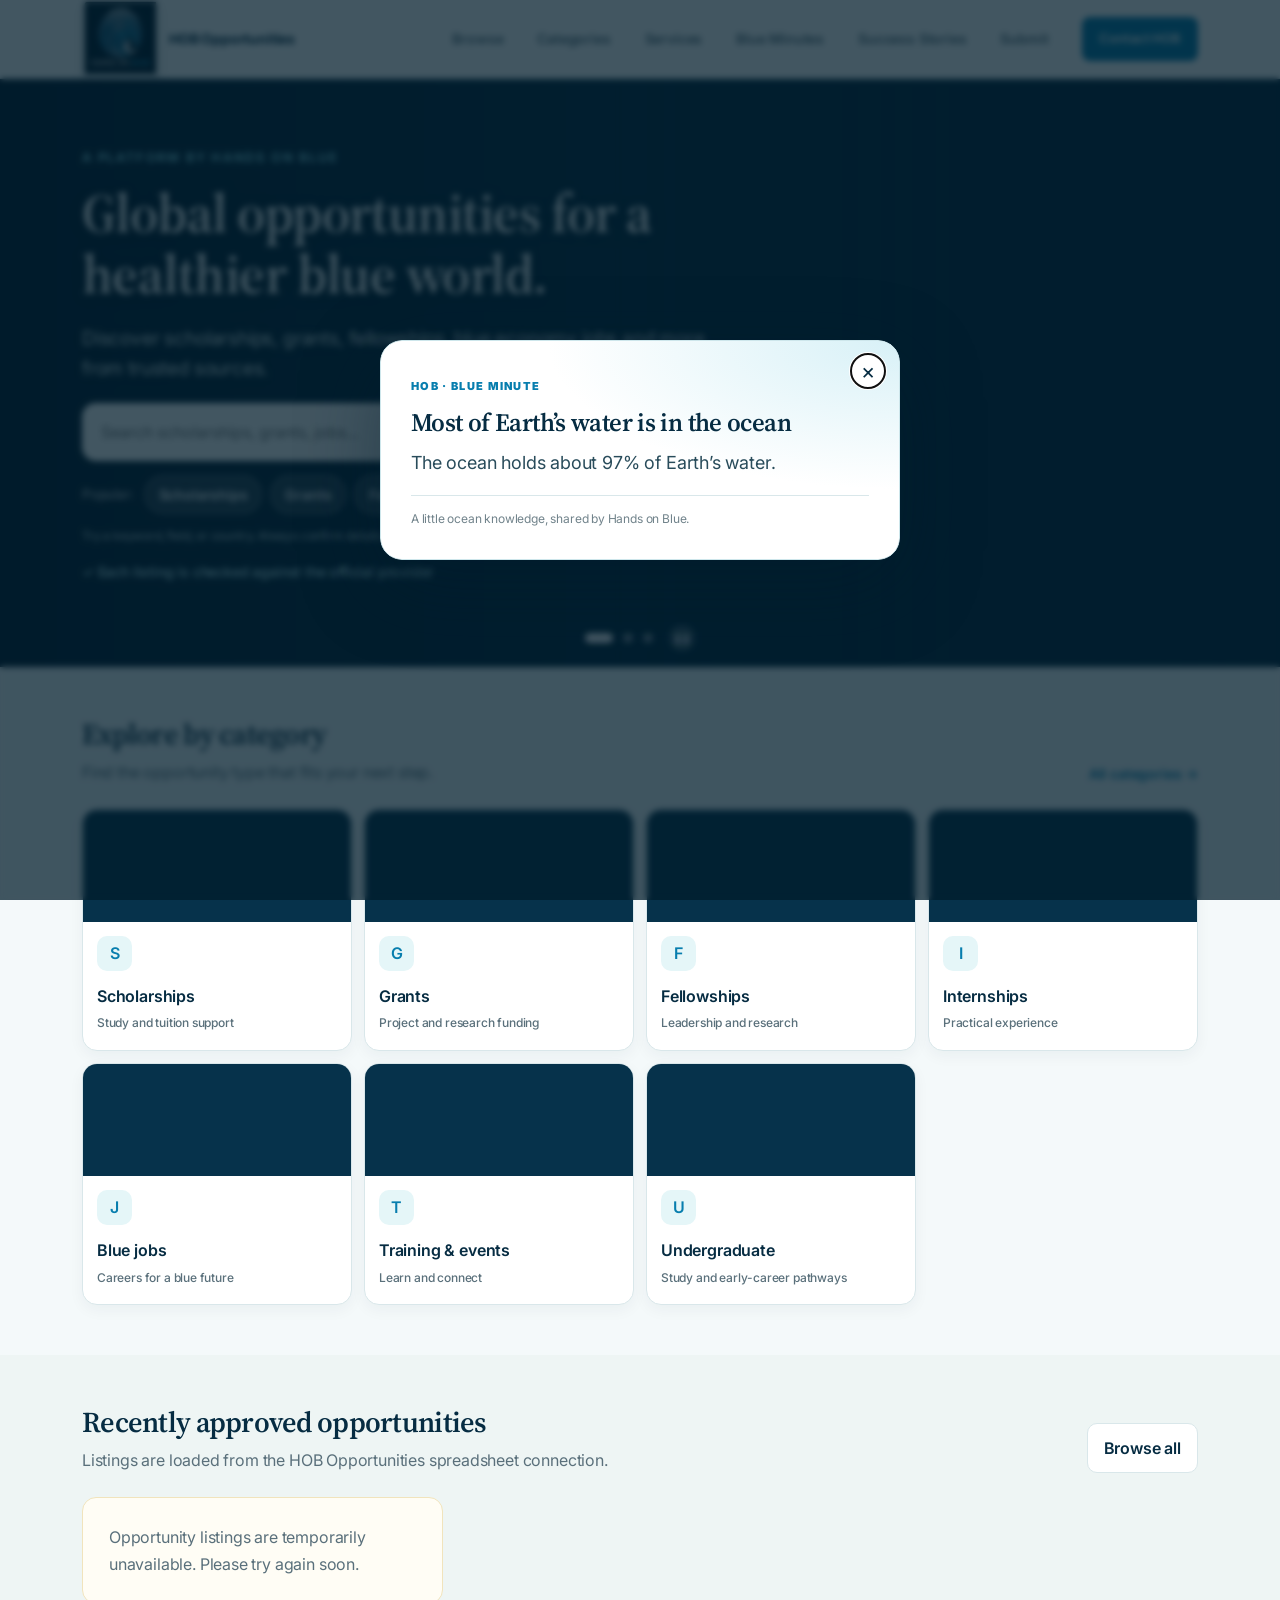
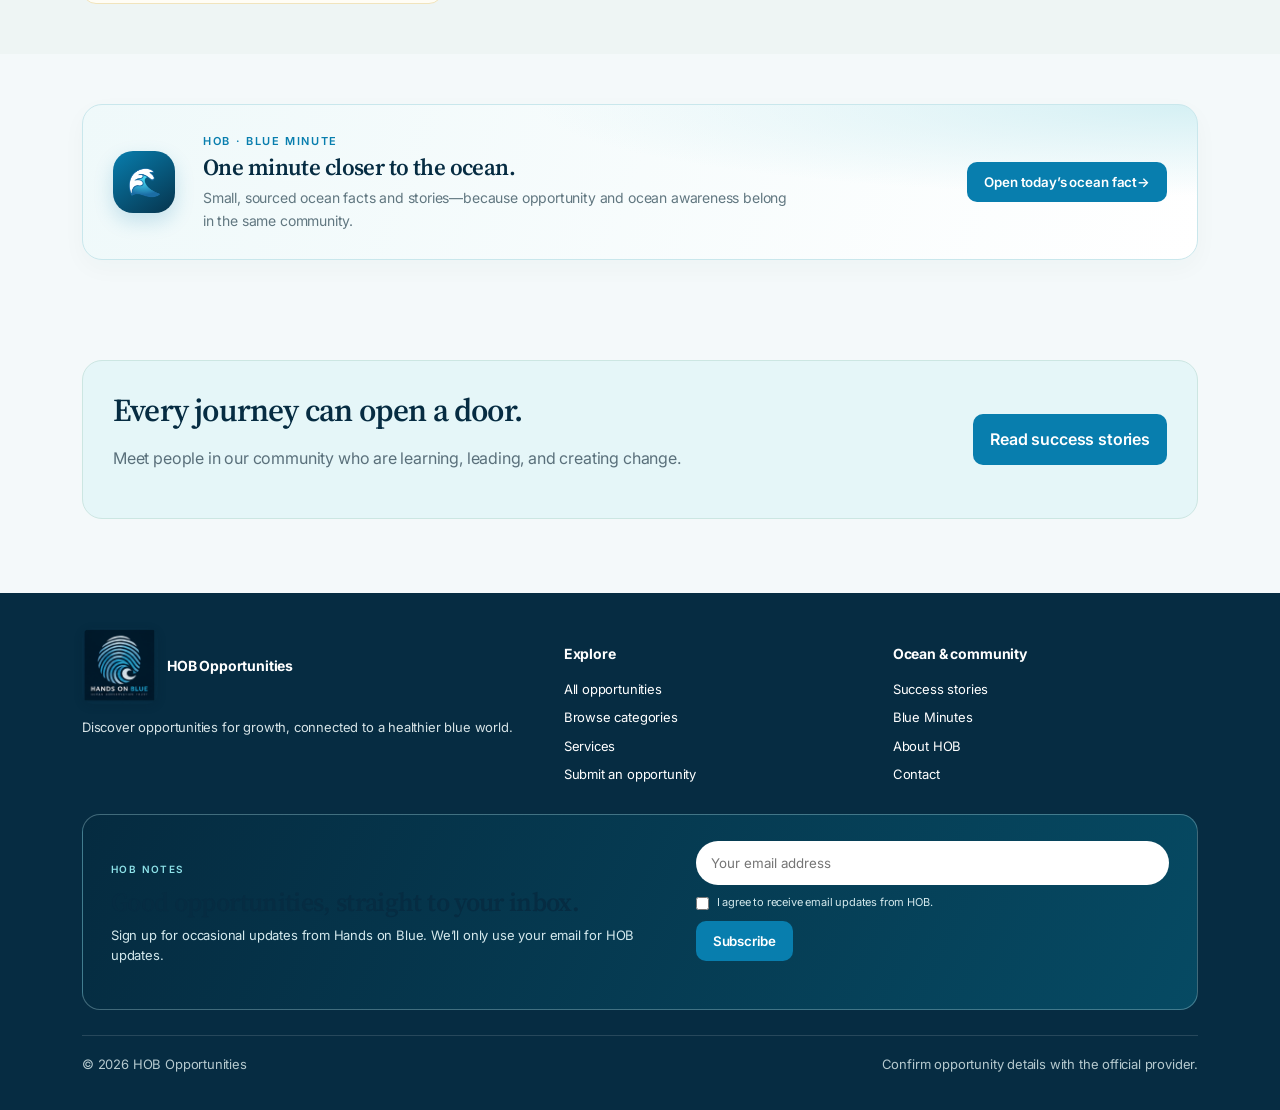
==== index.html @ c513531a "Update index.html" ====
<!doctype html>
<html lang="en">
<head>
<meta charset="utf-8">
<meta name="viewport" content="width=device-width, initial-scale=1">
<title>HOB Opportunities | Find Your Next Opportunity</title>
<meta name="description" content="Discover scholarships, grants, fellowships, internships, jobs, training and events for African and international applicants.">
<link rel="canonical" href="https://opportunities.handsonblue.org/">
<meta property="og:type" content="website">
<meta property="og:site_name" content="HOB Opportunities">
<meta property="og:title" content="HOB Opportunities | Find Your Next Opportunity">
<meta property="og:description" content="Discover scholarships, grants, fellowships, internships, jobs, training and events for African and international applicants.">
<meta name="theme-color" content="#102b3f">
<!-- Faster fonts on phones (do not block page) -->
<link rel="preconnect" href="https://fonts.googleapis.com">
<link rel="preconnect" href="https://fonts.gstatic.com" crossorigin>
<link href="https://fonts.googleapis.com/css2?family=Inter:wght@400;500;600;700&family=Source+Serif+4:opsz,wght@8..60,500;8..60,600&display=swap" rel="stylesheet">
<link rel="stylesheet" href="/assets/site.css?v=20261031-hero2">
<link rel="icon" href="/favicon.svg" type="image/svg+xml">
<link rel="stylesheet" href="/assets/launch.css?v=20261031-hero2">
</head>
<body>
<header class="site-header">
  <div class="wrap nav">
    <a class="brand" href="/">
      <img class="brand-logo" src="/assets/hob-logo-approved.png?v=20261026-a" alt="Hands on Blue">
      <span> HOB Opportunities</span>
    </a>
    <button class="menu-toggle" id="menuToggle" aria-expanded="false" aria-controls="navLinks">Menu</button>
    <nav class="nav-links" id="navLinks">
      <a href="/opportunities/">Browse opportunities</a>
      <a href="/category/">Categories</a>
      <a href="/saved/">Saved</a>
      <a href="/submit/">Submit opportunity</a>
      <a href="/about/">About</a>
      <a class="btn small" href="/contact/">Contact HOB</a>
    </nav>
  </div>
</header>
<main>
  
<section class="hero">
   <div class="wrap hero-grid">
      <div>
        <div class="eyebrow">A platform by Hands on Blue</div>
        <h1>Global opportunities for a healthier blue world.</h1>
        <p>Discover scholarships, grants, fellowships, blue economy jobs and more from trusted sources.</p>
        <form class="searchbar" id="homeSearch">
          <label class="sr-only" for="homeSearchInput">Search opportunities</label>
          <input id="homeSearchInput" type="search" placeholder="Search scholarships, grants, jobs…">
          <button class="btn" type="submit">Search</button>
        </form>
        <div class="quick-links" aria-label="Popular categories">
          <span>Popular:</span>
          <a href="/category/?name=Scholarships">Scholarships</a>
          <a href="/category/?name=Grants">Grants</a>
          <a href="/category/?name=Fellowships">Fellowships</a>
          <a href="/category/?name=Internships">Internships</a>
          <a href="/category/?name=Blue%20Jobs">Blue jobs</a>
        </div>
        <p class="hero-note">Try a keyword, field, or country. Always confirm details with the official provider.</p>
        <div class="hero-trust" id="heroTrust">✓ Each listing is checked against the official provider</div>
      </div>
    </div>
  </section>
  <section class="section">
    <div class="wrap">
      <div class="section-head">
        <div>
          <h2>Explore by category</h2>
          <p>Find the opportunity type that fits your next step.</p>
        </div>
        <a class="text-link" href="/category/">All categories →</a>
      </div>
      <div class="categories">
        <a class="category-card" href="/category/?name=Scholarships"><div class="category-icon">S</div>Scholarships<span>Study and tuition support</span></a>
        <a class="category-card" href="/category/?name=Grants"><div class="category-icon">G</div>Grants<span>Project and research funding</span></a>
        <a class="category-card" href="/category/?name=Fellowships"><div class="category-icon">F</div>Fellowships<span>Leadership and research</span></a>
        <a class="category-card" href="/category/?name=Internships"><div class="category-icon">I</div>Internships<span>Practical experience</span></a>
        <a class="category-card" href="/category/?name=Blue%20Jobs"><div class="category-icon">J</div>Blue jobs<span>Careers for a blue future</span></a>
        <a class="category-card" href="/category/?name=Training%20%26%20Events"><div class="category-icon">T</div>Training & events<span>Learn and connect</span></a>
        <a class="category-card" href="/category/?name=Undergraduate%20Opportunities"><div class="category-icon">U</div>Undergraduate<span>Study and early-career pathways</span></a>
      </div>
    </div>
  </section>
  <section class="section alt">
    <div class="wrap">
      <div class="section-head">
        <div>
          <h2>Recently approved opportunities</h2>
          <p>Listings are loaded from the HOB Opportunities spreadsheet connection.</p>
        </div>
        <a class="btn secondary" href="/opportunities/">Browse all</a>
      </div>
      <div id="featuredCards" class="cards">
        <div class="loading">Loading approved opportunities…</div>
      </div>
    </div>
  </section>
  <section class="section">
    <div class="wrap">
      <div class="blue-minute-card">
        <div class="blue-minute-orb" aria-hidden="true">🌊</div>
        <div>
          <div class="eyebrow">HOB · BLUE MINUTE</div>
          <h2>One minute closer to the ocean.</h2>
          <p>Small, sourced ocean facts and stories—because opportunity and ocean awareness belong in the same community.</p>
        </div>
        <button class="btn blue-minute-open" type="button" data-blue-minute>Open today’s ocean fact <span aria-hidden="true">→</span></button>
      </div>
    </div>
  </section>
  <section class="section">
    <div class="wrap">
      <div class="callout">
        <div>
          <h2>Every journey can open a door.</h2>
          <p>Meet people in our community who are learning, leading, and creating change.</p>
        </div>
        <a class="btn" href="/stories/">Read success stories</a>
      </div>
    </div>
  </section>
</main>
<footer class="site-footer">
  <div class="wrap">
    <div class="footer-grid">
      <div>
        <a class="brand" href="/" style="color:white">
          <img class="brand-logo" src="/assets/hob-logo-approved.png?v=20261026-a" alt="Hands on Blue">
          <span>Opportunities</span>
        </a>
        <p>Discover scholarships, grants, fellowships, internships, jobs, training and other opportunities. A platform by Hands on Blue Ocean Conservation Trust.</p>
      </div>
      <div>
        <h3>Explore</h3>
        <div class="footer-links">
          <a href="/opportunities/">All opportunities</a>
          <a href="/category/">Browse categories</a>
          <a href="/saved/">Saved opportunities</a>
          <a href="/submit/">Submit an opportunity</a>
        </div>
      </div>
      <div>
        <h3>Information</h3>
        <div class="footer-links">
          <a href="/about/">About HOB Opportunities</a>
          <a href="/contact/">Contact</a>
          <a href="/privacy/">Privacy notice</a>
          <a href="/admin/">Publishing & administration</a>
          <a href="https://handsonblue.org" target="_blank" rel="noopener">Hands on Blue ↗</a>
        </div>
      </div>
    </div>
    <div class="copyright">
      <span>© <span id="year"></span> HOB Opportunities</span>
      <span>Always confirm eligibility and deadlines with the official provider.</span>
    </div>
  </div>
</footer>
<script src="/assets/config.js?v=20261031-hero2"></script>
<script src="/assets/site.js?v=20261031-hero2" defer></script>
</body>
</html>
---- assets/site.css ----
/* @import url('https://fonts.googleapis.com/css2?family=Inter:wght@400;500;600;700&family=Source+Serif+4:opsz,wght@8..60,500;8..60,600;8..60,700&display=swap'); */

:root{--navy:#102b3f;--teal:#087e8b;--mint:#e8f5f3;--ink:#1c2933;--muted:#63727c;--paper:#f7faf9;--line:#dce7e5;--white:#fff}*{box-sizing:border-box}body{margin:0;font-family:Inter,system-ui,-apple-system,"Segoe UI",sans-serif;color:var(--ink);background:var(--paper);line-height:1.6}a{color:inherit}.wrap{max-width:1160px;margin:auto;padding:0 22px}.site-header{background:#ffffffed;border-bottom:1px solid var(--line);position:sticky;top:0;z-index:20}.nav{min-height:76px;display:flex;align-items:center;justify-content:space-between;gap:20px}.brand{display:flex;align-items:center;gap:11px;text-decoration:none;font-weight:850;color:var(--navy)}.mark{width:42px;height:42px;border-radius:13px;background:linear-gradient(135deg,var(--teal),var(--navy));color:white;display:grid;place-items:center;font-size:12px;font-weight:900}.nav-links{display:flex;gap:18px;align-items:center;font-size:14px;color:var(--muted)}.nav-links a{text-decoration:none}.menu-toggle{display:none}.btn{display:inline-flex;align-items:center;justify-content:center;border:1px solid transparent;border-radius:10px;padding:11px 16px;background:var(--teal);color:white;text-decoration:none;font-weight:750;cursor:pointer}.btn.secondary{background:white;border-color:var(--line);color:var(--navy)}.btn.small{padding:8px 12px;font-size:13px}.hero{background:radial-gradient(ellipse at 85% 15%,#1d7180 0,transparent 35%),linear-gradient(120deg,#102b3f,#145b69);color:white;padding:72px 0 60px}.hero-grid{display:grid;grid-template-columns:1.3fr .7fr;gap:45px;align-items:center}.eyebrow{text-transform:uppercase;letter-spacing:.15em;font-size:11px;font-weight:850;color:#a9e2dc}.hero h1{font-size:clamp(38px,5vw,62px);line-height:1.06;letter-spacing:-.055em;margin:15px 0}.hero p{font-size:18px;max-width:650px;color:#e0eeef}.hero-visual{border:1px solid #ffffff2b;border-radius:26px;padding:24px;background:#ffffff0d}.visual-orb{height:210px;border-radius:20px;background:radial-gradient(circle at 55% 45%,#6ed4c4 0 4%,transparent 5%),radial-gradient(ellipse at 55% 50%,#168a94 0 18%,transparent 19%),radial-gradient(ellipse at 48% 52%,#205a75 0 36%,transparent 37%),linear-gradient(135deg,#0b263b,#0d4c61)}.visual-stats{display:grid;grid-template-columns:repeat(2,1fr);gap:12px;margin-top:14px}.visual-stats div{padding:12px;background:#ffffff0d;border-radius:12px}.visual-stats strong{display:block;color:#a9e2dc}.visual-stats span{font-size:12px;color:#d0e2e4}.searchbar{display:flex;gap:8px;max-width:760px;background:white;padding:7px;border-radius:14px}.searchbar input{flex:1;min-width:0;border:0;padding:12px;font-size:15px}.hero-note{font-size:12px!important;color:#c7dcdf!important}.section{padding:50px 0}.section.alt{background:#eef5f4}.section-head{display:flex;justify-content:space-between;align-items:end;gap:20px;margin-bottom:24px}h2{font-size:clamp(24px,3vw,32px);line-height:1.2;letter-spacing:-.04em;margin:0;color:var(--navy)}.section-head p{margin:7px 0 0;color:var(--muted)}.categories{display:grid;grid-template-columns:repeat(6,1fr);gap:12px}.category-card{display:block;background:white;border:1px solid var(--line);border-radius:15px;padding:17px 14px;text-decoration:none;color:var(--navy);font-weight:800}.category-card:hover{border-color:#8dc9c6}.category-icon{width:35px;height:35px;border-radius:10px;background:var(--mint);display:grid;place-items:center;color:var(--teal);margin-bottom:12px}.category-card span{display:block;font-size:12px;color:var(--muted);font-weight:500;margin-top:4px}.cards{display:grid;grid-template-columns:repeat(3,minmax(0,1fr));gap:16px}.op-card{background:white;border:1px solid var(--line);border-radius:17px;padding:22px;display:flex;flex-direction:column;min-height:240px}.tag{font-size:10px;font-weight:850;text-transform:uppercase;letter-spacing:.09em;color:var(--teal);background:var(--mint);padding:5px 9px;border-radius:6px;align-self:flex-start}.op-card h3{margin:13px 0 8px;font-size:19px;line-height:1.3;color:var(--navy)}.op-card h3 a{text-decoration:none}.op-card p{font-size:14px;color:var(--muted);margin:0 0 16px}.meta{font-size:12px;color:var(--muted);margin-top:auto;padding-top:13px;border-top:1px solid var(--line);display:flex;justify-content:space-between;gap:10px;flex-wrap:wrap}.card-actions{display:flex;align-items:center;justify-content:space-between;gap:8px;margin-top:14px}.text-link{color:var(--teal);font-weight:750;text-decoration:none;font-size:14px}.save-btn{border:1px solid var(--line);background:white;color:var(--navy);border-radius:9px;padding:7px 10px;cursor:pointer}.save-btn.saved{background:var(--mint);color:var(--teal)}.empty,.notice{background:white;padding:26px;border:1px dashed var(--line);border-radius:14px;color:var(--muted)}.notice{border-style:solid;background:#fffdf5;border-color:#f1e4bc}.filters{display:grid;grid-template-columns:2fr repeat(3,1fr);gap:10px;margin-bottom:22px}.field{display:flex;flex-direction:column;gap:6px}.field label{font-size:13px;font-weight:750;color:var(--navy)}.field input,.field select,.field textarea{width:100%;border:1px solid var(--line);border-radius:10px;background:white;padding:11px 12px;color:var(--ink)}.field textarea{min-height:120px}.callout{background:var(--mint);border:1px solid #cce6e2;border-radius:20px;padding:30px;display:flex;justify-content:space-between;align-items:center;gap:24px}.callout p{color:var(--muted)}.page-hero{background:linear-gradient(120deg,#102b3f,#145b69);color:white;padding:48px 0}.page-hero h1{font-size:clamp(32px,4vw,46px);line-height:1.1;margin:9px 0}.page-hero p{color:#dcebed;max-width:760px}.breadcrumbs{font-size:12px;color:#b5d9d8;margin-bottom:12px}.breadcrumbs a{color:white}.content{max-width:850px}.content h2{margin:28px 0 10px}.content p,.content li{color:#475a63}.detail-layout{display:grid;grid-template-columns:minmax(0,1fr) 290px;gap:28px;align-items:start}.detail-main,.detail-side,.form-card{background:white;border:1px solid var(--line);border-radius:17px;padding:25px}.detail-side{position:sticky;top:100px}.detail-side .btn{width:100%;margin-top:12px}.detail-row{padding:14px 0;border-bottom:1px solid var(--line)}.detail-row strong{display:block;color:var(--navy);font-size:13px}.detail-row span{font-size:14px;color:var(--muted);white-space:pre-line}.form-card{max-width:760px}.form-grid{display:grid;grid-template-columns:1fr 1fr;gap:16px}.form-grid .full{grid-column:1/-1}.checkbox-line{display:flex;gap:9px;font-size:13px;color:var(--muted)}.site-footer{background:var(--navy);color:#d6e3e6;padding:35px 0;margin-top:24px;font-size:13px}.footer-grid{display:grid;grid-template-columns:1.5fr 1fr 1fr;gap:24px}.site-footer h3{color:white;font-size:14px}.site-footer a{color:white;text-decoration:none}.footer-links{display:grid;gap:7px}.copyright{border-top:1px solid #ffffff22;padding-top:18px;margin-top:25px;display:flex;justify-content:space-between;gap:10px;flex-wrap:wrap;color:#b5c9ce}.muted{color:var(--muted)}.loading{color:var(--muted);padding:20px}.results-count{font-size:13px;color:var(--muted);margin-bottom:12px}.admin-warning{border-left:4px solid #e9b44c;padding:14px 18px;background:#fffaf0;color:#69562a;border-radius:0 10px 10px 0}.sr-only{position:absolute;width:1px;height:1px;padding:0;margin:-1px;overflow:hidden;clip:rect(0,0,0,0);white-space:nowrap;border:0}@media(max-width:900px){.hero-grid{grid-template-columns:1fr}.hero-visual{display:none}.categories{grid-template-columns:repeat(3,1fr)}.cards{grid-template-columns:repeat(2,minmax(0,1fr))}.detail-layout{grid-template-columns:1fr}.detail-side{position:static}.filters{grid-template-columns:1fr 1fr}.footer-grid{grid-template-columns:1fr 1fr}}@media(max-width:620px){.nav{min-height:66px}.menu-toggle{display:block;border:1px solid var(--line);background:white;border-radius:9px;padding:8px}.nav-links{display:none;position:absolute;top:66px;left:0;right:0;background:white;padding:18px 22px;border-bottom:1px solid var(--line);flex-direction:column;align-items:stretch}.nav-links.open{display:flex}.hero{padding:48px 0}.hero p{font-size:16px}.searchbar{flex-direction:column}.cards{grid-template-columns:1fr}.categories{grid-template-columns:repeat(2,1fr)}.section{padding:38px 0}.section-head{align-items:flex-start;flex-direction:column}.filters{grid-template-columns:1fr}.callout{align-items:flex-start;flex-direction:column}.form-grid{grid-template-columns:1fr}.form-grid .full{grid-column:auto}.footer-grid{grid-template-columns:1fr}.detail-main,.detail-side,.form-card{padding:19px}}

/* Hands on Blue wordmark */
.brand-logo{display:block;width:150px;max-width:38vw;height:auto;border-radius:8px;flex:0 0 auto}.brand{gap:12px}.site-footer .brand-logo{width:138px}@media(max-width:760px){.brand-logo{width:118px}.brand{gap:8px}}

/* Approved Hands on Blue brand-kit logo and palette alignment */
:root{--hob-navy:#001b2b;--hob-deep:#002b42;--hob-blue:#087eae;--hob-cyan:#16b6d4;--hob-ice:#d8f1f7}
.brand-logo{display:block;width:150px;max-width:38vw;height:auto;object-fit:contain;border-radius:0;background:transparent;flex:0 0 auto}
@media(max-width:760px){.brand-logo{width:118px}}

/* Launch design: compact Hands On Blue branding and the quest-like opportunity detail. */
:root{--navy:#062c42;--teal:#087eae;--mint:#e5f6f8;--ink:#142d3a;--muted:#5a707b;--paper:#f4f9fa;--line:#d9e7ea}
.nav{min-height:68px}.brand{gap:9px}.brand-logo{width:86px;max-width:26vw}.site-footer .brand-logo{width:82px}.brand>span{font-size:15px;white-space:nowrap}
.nav-links{gap:15px}.blue-minute-nav{border:1px solid #c9e5ec;background:#eef9fb;color:#075777;border-radius:999px;padding:8px 13px;font:inherit;font-size:13px;font-weight:700;cursor:pointer}.blue-minute-nav:hover,.blue-minute-nav:focus-visible{background:#d8f1f7;outline:2px solid #16b6d4;outline-offset:2px}
.detail-shell{max-width:1120px;margin:0 auto}.detail-breadcrumb{display:flex;gap:9px;color:#6b818b;font-size:13px;margin:0 0 16px}.detail-breadcrumb a{color:#087eae;text-decoration:none;font-weight:700}
.detail-hero{position:relative;display:grid;grid-template-columns:minmax(0,1fr) minmax(190px,300px);gap:26px;align-items:center;overflow:hidden;min-height:250px;padding:34px 38px;color:white;background:radial-gradient(ellipse at 80% 15%,#167c92 0,transparent 42%),linear-gradient(120deg,#062b42,#07516a);border-radius:22px;box-shadow:0 16px 38px #052d421c}
.detail-hero:not(.has-image){grid-template-columns:minmax(0,1fr)}.detail-hero-copy{position:relative;z-index:1;max-width:740px}.detail-hero .tag{background:#d8f1f7;color:#075777}.detail-hero h1{max-width:780px;margin:14px 0 8px;font-size:clamp(30px,4vw,46px);line-height:1.08;letter-spacing:-.04em}.provider{font-weight:700;color:#d5edf1;margin:0 0 10px}.detail-summary{max-width:720px;color:#e3f1f3;font-size:16px;line-height:1.65;margin:12px 0 18px}.detail-chips{display:flex;gap:10px;flex-wrap:wrap}.detail-chips span{display:inline-flex;align-items:center;gap:7px;padding:7px 11px;border:1px solid #ffffff35;background:#ffffff12;border-radius:999px;color:#effbfc;font-size:12px;font-weight:700}.detail-image-wrap{align-self:stretch;min-height:190px;border:1px solid #ffffff35;border-radius:16px;overflow:hidden}.detail-image{width:100%;height:100%;object-fit:cover;display:block}
.journey{display:flex;align-items:center;justify-content:center;gap:13px;margin:20px 0 24px;padding:16px 20px;background:white;border:1px solid var(--line);border-radius:16px;box-shadow:0 5px 18px #0b35450a}.journey-step{display:flex;align-items:center;gap:9px;color:#607783;font-size:13px;font-weight:700;white-space:nowrap}.journey-step i{width:30px;height:30px;display:grid;place-items:center;border-radius:50%;background:#e7eff1;color:#58717c;font-style:normal;font-size:12px}.journey-step.current{color:#075777}.journey-step.current i{background:linear-gradient(145deg,#11a4bd,#087eae);color:white;box-shadow:0 4px 12px #087eae4a}.journey-line{height:2px;width:min(12vw,92px);background:linear-gradient(90deg,#16b6d4,#d6e8eb)}
.detail-columns{display:grid;grid-template-columns:minmax(0,1fr) 292px;gap:20px;align-items:start}.detail-main{display:grid;gap:12px;min-width:0}.opportunity-section{display:grid;grid-template-columns:42px minmax(0,1fr);gap:14px;padding:20px 21px;background:white;border:1px solid var(--line);border-radius:16px;box-shadow:0 4px 16px #0b354508}.section-icon{display:grid;place-items:center;width:40px;height:40px;border-radius:13px;background:#e7f7f9;color:#087eae;font-size:19px;font-weight:850}.opportunity-section h2{font-size:16px;letter-spacing:-.01em;margin:1px 0 7px}.section-copy{white-space:pre-line;color:#506773;font-size:14px;line-height:1.7;overflow-wrap:anywhere}.detail-side{position:sticky;top:88px;padding:20px;background:#fff;border:1px solid var(--line);border-radius:17px;box-shadow:0 10px 30px #0b354510}.verified-label{display:flex;align-items:flex-start;gap:10px;padding-bottom:16px;border-bottom:1px solid var(--line)}.verified-label>span{display:grid;place-items:center;width:27px;height:27px;border-radius:50%;background:#def6e9;color:#188657;font-weight:900}.verified-label strong,.verified-label small{display:block}.verified-label strong{color:var(--navy);font-size:14px}.verified-label small{margin-top:3px;color:var(--muted);font-size:11px;line-height:1.45}.side-fact{padding:13px 0;border-bottom:1px solid var(--line)}.side-fact span,.side-fact strong{display:block}.side-fact span{color:var(--muted);font-size:11px;text-transform:uppercase;letter-spacing:.07em;font-weight:800}.side-fact strong{margin-top:3px;color:var(--navy);font-size:14px;overflow-wrap:anywhere}.detail-side .apply-btn{width:100%;margin:16px 0 9px;padding:13px 14px;border-radius:11px;box-shadow:0 5px 14px #087eae33}.detail-side .side-save{width:100%;padding:10px}.source-link{display:block;text-align:center;margin-top:13px;color:#087eae;font-size:13px;font-weight:750;text-decoration:none}.is-disabled{opacity:.6;cursor:not-allowed}
.blue-minute-card{display:grid;grid-template-columns:70px minmax(0,1fr) auto;align-items:center;gap:20px;padding:27px 30px;border:1px solid #c9e7ec;border-radius:20px;background:radial-gradient(ellipse at 100% 0,#d5f0f4 0,transparent 42%),linear-gradient(110deg,#eff9fa,#fff);box-shadow:0 8px 24px #0b354508}.blue-minute-orb{display:grid;place-items:center;width:62px;height:62px;border-radius:20px;background:linear-gradient(145deg,#087eae,#06344d);font-size:28px;box-shadow:0 8px 20px #087eae33}.blue-minute-card .eyebrow{color:#087eae}.blue-minute-card h2{font-size:23px;margin:4px 0}.blue-minute-card p{margin:0;color:#617780;font-size:14px;max-width:590px}.blue-minute-open{white-space:nowrap}.blue-minute-dialog{width:min(520px,calc(100% - 28px));padding:0;border:0;border-radius:22px;background:transparent;color:var(--ink);box-shadow:0 24px 80px #001b2b55}.blue-minute-dialog::backdrop{background:#001b2bb8;backdrop-filter:blur(3px)}.blue-minute-modal{position:relative;padding:32px;background:radial-gradient(ellipse at 100% 0,#d8f1f7,transparent 48%),white;border:1px solid #cde6eb;border-radius:22px}.blue-minute-close{position:absolute;top:14px;right:15px;width:36px;height:36px;border:1px solid var(--line);border-radius:50%;background:white;color:var(--navy);font-size:22px;cursor:pointer}.blue-minute-kicker{color:#087eae;font-size:11px;letter-spacing:.12em;font-weight:900}.blue-minute-modal h2{margin:10px 0;font-size:25px}.blue-minute-fact{margin:13px 0 19px;font-size:19px;line-height:1.55;color:#294c5b}.blue-minute-source{color:#087eae;font-size:13px;font-weight:800;text-decoration:none}.blue-minute-note{margin:17px 0 0;padding-top:14px;border-top:1px solid var(--line);color:#71838b;font-size:12px}
@media(max-width:900px){.detail-columns{grid-template-columns:minmax(0,1fr) 260px}.blue-minute-card{grid-template-columns:58px minmax(0,1fr)}.blue-minute-card .blue-minute-open{grid-column:2;justify-self:start}}
@media(max-width:700px){.nav{min-height:64px}.brand-logo{width:68px;max-width:23vw}.site-footer .brand-logo{width:75px}.brand>span{font-size:14px}.nav-links{top:64px}.blue-minute-nav{text-align:left}.detail-hero{grid-template-columns:1fr;padding:26px 22px;border-radius:18px;min-height:0}.detail-hero.has-image{grid-template-columns:1fr}.detail-image-wrap{height:190px}.detail-hero h1{font-size:clamp(29px,8vw,40px)}.detail-summary{font-size:15px}.journey{justify-content:space-between;gap:6px;padding:12px 10px}.journey-step{flex-direction:column;gap:5px;font-size:10px;text-align:center;white-space:normal;flex:1}.journey-step i{width:27px;height:27px}.journey-line{width:8vw;flex:0 0 8vw}.detail-columns{grid-template-columns:1fr}.detail-side{position:static;grid-row:1}.detail-main{grid-row:2}.opportunity-section{grid-template-columns:34px minmax(0,1fr);gap:11px;padding:16px}.section-icon{width:34px;height:34px;border-radius:11px}.blue-minute-card{grid-template-columns:48px minmax(0,1fr);gap:13px;padding:20px}.blue-minute-orb{width:46px;height:46px;border-radius:15px;font-size:22px;grid-row:1 / span 2;align-self:start}.blue-minute-card h2{font-size:20px}.blue-minute-card .blue-minute-open{grid-column:2;white-space:normal}.blue-minute-modal{padding:26px 22px}.blue-minute-fact{font-size:17px}}


/* ===== Professional type & polish layer ===== */
:root {
  --font-sans: "Inter", system-ui, -apple-system, "Segoe UI", Roboto, sans-serif;
  --font-display: "Source Serif 4", Georgia, "Times New Roman", serif;
}
html {
  -webkit-text-size-adjust: 100%;
  text-size-adjust: 100%;
}
body {
  font-family: var(--font-sans) !important;
  font-weight: 400;
  letter-spacing: -0.011em;
  -webkit-font-smoothing: antialiased;
  -moz-osx-font-smoothing: grayscale;
  text-rendering: optimizeLegibility;
  line-height: 1.65 !important;
}
/* Form controls and buttons don't inherit fonts by default */
button, input, select, textarea {
  font-family: inherit;
}
h1, h2, .hero h1, .page-hero h1, .ocean-page-hero h1, .detail-hero h1,
.section-head h2, .callout h2, .blue-minute-card h2, .blue-minute-modal h2,
.newsletter-signup h2 {
  font-family: var(--font-display) !important;
  font-weight: 600 !important;
  letter-spacing: -0.025em;
}
.op-card h3, .minute-copy h2, .service-copy h2, .story-copy h2,
.site-footer h3, .opportunity-section h2, .brand, .nav-links,
.btn, .tag, .eyebrow, .field label, .text-link, .save-btn,
.results-count, .card-org, .card-meta {
  font-family: var(--font-sans) !important;
}
.brand, .btn, .nav-links, .tag, .eyebrow, .field label,
.category-card, .journey-step, .save-btn, .text-link {
  font-weight: 600 !important;
}
.brand { font-weight: 700 !important; }
.btn { font-weight: 600 !important; letter-spacing: -0.01em; }
.hero h1 {
  font-size: clamp(2.2rem, 4.8vw, 3.4rem) !important;
  line-height: 1.12 !important;
}
.section-head h2 {
  font-size: clamp(1.45rem, 2.3vw, 1.8rem) !important;
}
.op-card h3 {
  font-weight: 600 !important;
  letter-spacing: -0.02em;
  line-height: 1.35;
}
.op-card {
  transition: box-shadow 0.2s ease, transform 0.15s ease, border-color 0.15s ease;
}
.op-card:hover {
  box-shadow: 0 10px 28px rgba(13, 36, 54, 0.09);
  transform: translateY(-2px);
}
.site-header {
  background: rgba(255, 255, 255, 0.92) !important;
  backdrop-filter: blur(12px);
  -webkit-backdrop-filter: blur(12px);
}
.nav-links a {
  border-radius: 8px;
  padding: 8px 11px;
  transition: background 0.15s ease, color 0.15s ease;
}
.nav-links a:hover {
  background: var(--mint);
  color: var(--navy);
}
.btn {
  transition: background 0.15s ease, box-shadow 0.15s ease, transform 0.1s ease;
}
.btn:hover { box-shadow: 0 2px 8px rgba(8, 126, 139, 0.25); }
.card-description, .section-copy, .minute-copy p, .site-footer p {
  line-height: 1.6;
}
.newsletter-signup h2 {
  font-family: var(--font-display) !important;
  font-weight: 600 !important;
}
/* End professional layer */


/* ===== Design fixes (round 2) ===== */

/* 1. Logo: soften the hard navy square so it sits in the header */
.brand-logo {
  border-radius: 10px;
  box-shadow: 0 1px 4px rgba(6, 44, 66, 0.18);
}

/* 2. Compact page hero: get visitors to the listings faster */
.page-hero {
  padding: 28px 0 26px;
}
.page-hero h1 {
  font-size: clamp(1.7rem, 3vw, 2.35rem) !important;
  line-height: 1.15;
  margin: 6px 0 8px;
}
.page-hero p {
  font-size: 15px;
  margin: 0;
}
.breadcrumbs {
  margin-bottom: 8px;
}

/* 3. Filters: group them in a panel so they look intentional */
.filters {
  background: #fff;
  border: 1px solid var(--line);
  border-radius: 16px;
  padding: 18px;
  box-shadow: 0 4px 16px rgba(11, 53, 69, 0.05);
  margin-top: -6px;
}
.field input:focus,
.field select:focus,
.field textarea:focus {
  outline: 2px solid var(--hob-cyan);
  outline-offset: 1px;
  border-color: var(--hob-cyan);
}

/* 4. Nav: less crowded, Blue Minutes no longer competes with the CTA */
.nav-links {
  gap: 4px;
}
.nav-links a {
  padding: 8px 10px;
}
.blue-minute-nav {
  background: transparent;
  border-color: transparent;
  color: var(--muted);
  padding: 8px 10px;
  border-radius: 8px;
  font-weight: 600;
}
.blue-minute-nav:hover,
.blue-minute-nav:focus-visible {
  background: var(--mint);
  color: var(--navy);
}
.nav-links .btn {
  margin-left: 10px;
  padding: 10px 16px;
  color: #fff;
}
.nav-links .btn:hover {
  background: var(--navy);
  color: #fff;
}

/* 4b. Keep the nav from overflowing on mid-size screens */
@media (max-width: 1100px) {
  .nav-links { font-size: 13px; }
  .nav-links a { padding: 8px 7px; }
}

/* 5. Card images: shorter, so text is visible without scrolling */
.op-card img,
.op-card picture img {
  width: 100%;
  height: 150px;
  object-fit: cover;
  display: block;
}
/* End design fixes */
/* End design fixes */

/* Phones: swap sprite photos for a plain gradient and hide the hero card */
@media (max-width: 700px) {
  .ocean-photo,
  .op-card-photo,
  .detail-hero .ocean-photo,
  .story-photo,
  .service-photo {
    background-image: none !important;
    background: linear-gradient(135deg, #0d2436, #0a7a86) !important;
  }
  .hero-visual { display: none !important; }
}

/* Phones: search bar and hero heading */
@media (max-width: 700px) {
  .searchbar {
    flex-direction: column;
    padding: 10px;
    gap: 10px;
  }
  .searchbar input {
    width: 100%;
    min-height: 48px;
    font-size: 16px; /* stops iPhone zoom */
  }
  .searchbar .btn {
    width: 100%;
    min-height: 48px;
  }
  .hero h1 {
    font-size: clamp(1.75rem, 7vw, 2.25rem) !important;
  }
}

/* ===== Homepage hero background photo (all screen sizes) ===== */
.hero.hero:before {
  background-image:
    linear-gradient(90deg, rgba(3,29,48,.95) 0%, rgba(5,42,64,.85) 46%, rgba(3,36,60,.35) 100%),
    url('https://images.unsplash.com/photo-1779122626135-5efe7112ad24?w=1920&auto=format&fit=crop&q=70&ixlib=rb-4.1.0&ixid=NHwxMjA3fDA%3D');
  background-size: auto, cover;
  background-position: center, center;
}

/* Phones: an even, darker overlay so the text stays readable across the full width */
@media (max-width: 700px) {
  .hero.hero:before {
    background-image:
      linear-gradient(rgba(3,29,48,.9), rgba(5,42,64,.82)),
      url('https://images.unsplash.com/photo-1779122626135-5efe7112ad24?w=1920&auto=format&fit=crop&q=70&ixlib=rb-4.1.0&ixid=NHwxMjA3fDA%3D');
  }
}

/* ===== Homepage hero slider ===== */
.hero.hero--slider:before {            /* keep only the dark overlay; the photos are now the slides */
  background-image: linear-gradient(90deg, rgba(3,29,48,.95) 0%, rgba(5,42,64,.85) 46%, rgba(3,36,60,.35) 100%);
  background-size: auto;
  z-index: 1;
}
.hero.hero--slider > .wrap { z-index: 2; }
.hero-slides { position: absolute; inset: 0; z-index: 0; overflow: hidden; }
.hero-track { display: flex; height: 100%; transition: transform .9s cubic-bezier(.65,0,.35,1); will-change: transform; }
.hero-slide { flex: 0 0 100%; height: 100%; background-size: cover; background-position: center; background-repeat: no-repeat; }
.hero-dots { position: absolute; left: 0; right: 0; bottom: 16px; z-index: 3; display: flex; justify-content: center; gap: 10px; }
.hero-dot { width: 10px; height: 10px; padding: 0; border: 0; border-radius: 999px; background: rgba(255,255,255,.45); cursor: pointer; transition: width .25s ease, background .25s ease; }
.hero-dot:hover { background: rgba(255,255,255,.8); }
.hero-dot.is-active { width: 28px; background: #fff; }
.hero-dot:focus-visible { outline: 2px solid #16b6d4; outline-offset: 3px; }
@media (max-width: 700px) {
  .hero.hero--slider:before { background-image: linear-gradient(rgba(3,29,48,.9), rgba(5,42,64,.82)); }
}
@media (prefers-reduced-motion: reduce) { .hero-track { transition: none; } }

[data-page="contact"] .page-hero::before {
  background-size: cover !important;
  background-position: center !important;
  background-repeat: no-repeat !important;
  opacity: 1 !important;
  background-image: linear-gradient(rgba(8,30,50,.55), rgba(8,30,50,.55)), url('https://media.istockphoto.com/id/2231439917/photo/a-beautiful-aquarium-fish-nature-background.webp?a=1&b=1&s=612x612&w=0&k=20&c=hWOWPtcL77OddPm1guXDjoL7j62kwDW0lN08sGEKgO4=') !important;
}
[data-page="contact"] .page-hero .wrap {
  position: relative;
  z-index: 1;
}
---- assets/launch.css ----
:root{--navy:#062c42;--teal:#087eae;--mint:#e5f6f8;--ink:#142d3a;--muted:#5a707b;--paper:#f4f9fa;--line:#d9e7ea}
.nav{min-height:68px}.brand{gap:9px}.brand-logo{display:block;width:78px;max-width:24vw;height:auto;object-fit:contain}.site-footer .brand-logo{width:76px}.brand>span{font-size:14px;white-space:nowrap}.nav-links{gap:14px}.nav-links a[aria-current=page]{color:#087eae;font-weight:800}
.hero{position:relative;isolation:isolate;overflow:hidden;background:#062b42;padding:70px 0 64px}.hero:before{content:"";position:absolute;z-index:0;inset:0;background-image:linear-gradient(90deg,#031d30f2 0%,#052a40d9 46%,#03243c50 100%),url('/assets/ocean-opportunities-sprite.png?v=20261026-a');background-size:auto,500% 200%;background-position:center,0% 0%;background-repeat:no-repeat}.hero>.wrap{position:relative;z-index:1}.hero-grid{grid-template-columns:minmax(0,1.25fr) minmax(220px,.55fr);gap:34px}.hero h1{max-width:700px;font-family:Georgia,'Times New Roman',serif;font-size:clamp(44px,6.2vw,76px);font-weight:500;letter-spacing:-.04em}.hero p{max-width:650px}.hero .eyebrow{color:#89e3ea}.hero .btn{background:#087eae}.hero-visual{border-color:#c8edf044;background:#06283d55;backdrop-filter:blur(4px)}.visual-orb{height:185px;background-image:linear-gradient(#022a3c12,#022a3c12),url('/assets/ocean-opportunities-sprite.png?v=20261026-a');background-size:auto,500% 200%;background-position:center,100% 0%;background-repeat:no-repeat}.visual-stats div{background:#001c2d8a}.hero-note{max-width:620px}
.ocean-photo{background-image:url('/assets/ocean-opportunities-sprite.png?v=20261026-a');background-size:500% 200%;background-repeat:no-repeat;background-color:#06324b;background-position:center center}
.scene-0{background-position:0% 0%}.scene-1{background-position:25% 0%}.scene-2{background-position:50% 0%}.scene-3{background-position:75% 0%}.scene-4{background-position:100% 0%}.scene-5{background-position:0% 100%}.scene-6{background-position:25% 100%}.scene-7{background-position:50% 100%}.scene-8{background-position:75% 100%}.scene-9{background-position:100% 100%}

/* Real images from Image URL column */
/* Real opportunity images – better default crop */
.op-photo {
  display: block;
  width: 100%;
  height: 168px;
  object-fit: cover;
  object-position: center 25%;
  border-radius: 18px 18px 0 0;
  background: #06324b;
}

/* Detail page hero */
.detail-photo.op-photo {
  position: absolute;
  inset: 0;
  height: 100%;
  border-radius: 0;
  object-fit: cover;
  object-position: center 20%;
  z-index: 0;
}

/* Service images */
.service-card .op-photo {
  object-position: center center;
}

.op-card{padding:0;overflow:hidden;min-height:100%;border-radius:18px;box-shadow:0 8px 26px #062d4010;transition:transform .18s ease,box-shadow .18s ease}.op-card:hover{transform:translateY(-3px);box-shadow:0 16px 32px #062d4022}.op-card-photo{height:168px;width:100%;border-radius:18px 18px 0 0}.op-card-body{padding:18px;display:flex;flex:1;flex-direction:column}.card-topline{display:flex;align-items:center;justify-content:space-between}.mini-wave{color:#087eae;font-size:21px}.op-card h3{margin:12px 0 6px;font-family:Georgia,'Times New Roman',serif;font-size:21px;font-weight:600}.card-org{margin:0 0 7px;color:#47636f;font-size:12px;font-weight:750}.card-description{margin:0 0 12px;color:#637984;font-size:13px;line-height:1.6}.card-meta{padding-top:11px;border-top:1px solid var(--line);font-size:11px;color:#6c818a}.card-actions{margin-top:auto;padding-top:14px}.op-card .save-btn{font-size:12px}
.category-card{overflow:hidden;border-radius:15px;box-shadow:0 5px 15px #062d400c}.category-card:before{content:"";display:block;height:112px;margin:-17px -14px 14px;background-image:url('/assets/ocean-opportunities-sprite.png?v=20261026-a');background-size:500% 200%;background-repeat:no-repeat}.categories .category-card:nth-child(1):before{background-position:0% 0%}.categories .category-card:nth-child(2):before{background-position:25% 0%}.categories .category-card:nth-child(3):before{background-position:50% 0%}.categories .category-card:nth-child(4):before{background-position:75% 0%}.categories .category-card:nth-child(5):before{background-position:100% 0%}.categories .category-card:nth-child(6):before{background-position:0% 100%}.categories .category-card:nth-child(7):before{background-position:25% 100%}
.detail-shell{max-width:1120px;margin:0 auto}.detail-hero{position:relative;display:flex;align-items:center;min-height:360px;overflow:hidden;padding:38px;border-radius:22px;color:white;background:#052a41;isolation:isolate}.detail-photo{position:absolute;z-index:-2;inset:0;background-size:500% 200%;background-position:center}.detail-hero-shade{position:absolute;z-index:-1;inset:0;background:linear-gradient(90deg,#001a2bef 0%,#002b42db 50%,#003d5b35 100%)}.detail-hero-copy{max-width:720px}.detail-hero .tag{background:#d5f5f7;color:#075777}.detail-hero h1{max-width:720px;margin:14px 0 9px;font-family:Georgia,'Times New Roman',serif;font-size:clamp(34px,5vw,55px);font-weight:500;line-height:1.08;letter-spacing:-.035em}.detail-hero .provider{color:#d5eef2}.detail-summary{max-width:650px;color:#e2f0f2;font-size:15px}.detail-chips{display:flex;gap:9px;flex-wrap:wrap;margin-top:14px}.detail-chips span{border:1px solid #ffffff42;background:#ffffff15;border-radius:30px;padding:7px 11px;color:white;font-size:12px}.detail-hero-actions{display:flex;gap:9px;align-items:center;margin-top:18px}.detail-hero-actions .apply-btn{background:#087eae}.detail-save{background:#ffffff18;border-color:#ffffff70;color:white}.detail-save.saved{background:#d8f1f7;color:#075777}.journey{max-width:780px;margin:22px auto;display:flex;align-items:center;justify-content:center;gap:14px;padding:14px 22px;border:1px solid var(--line);border-radius:18px;background:#fff}.journey-step{display:flex;align-items:center;gap:9px;font-weight:750;color:#55717d;font-size:13px}.journey-step i{display:grid;place-items:center;width:32px;height:32px;background:#e7f5f7;border-radius:50%;color:#087eae;font-size:11px;font-style:normal}.journey-step.current{color:#075777}.journey-step.current i{color:white;background:#087eae;box-shadow:0 3px 11px #087eae44}.journey-line{width:70px;height:2px;background:linear-gradient(90deg,#16b6d4,#d8e8eb)}
.detail-columns{display:grid;grid-template-columns:minmax(0,1fr) 285px;gap:19px;align-items:start}.detail-main{display:grid;gap:11px}.opportunity-section{display:grid;grid-template-columns:40px minmax(0,1fr);gap:13px;padding:19px 21px;background:white;border:1px solid var(--line);border-radius:16px;box-shadow:0 5px 18px #062d4008}.section-icon{width:38px;height:38px;display:grid;place-items:center;border-radius:12px;background:#e6f7f8;color:#087eae;font-weight:850}.opportunity-section h2{font-family:inherit;font-size:15px;letter-spacing:0;margin:1px 0 7px}.section-copy{white-space:pre-line;color:#506973;font-size:14px;line-height:1.7;overflow-wrap:anywhere}.detail-side{position:sticky;top:88px;padding:20px;background:white;border:1px solid var(--line);border-radius:17px;box-shadow:0 10px 28px #062d4010}.verified-label{display:flex;gap:10px;padding-bottom:15px;border-bottom:1px solid var(--line)}.verified-label>span{display:grid;place-items:center;flex:0 0 28px;height:28px;border-radius:50%;background:#dff7ea;color:#168253;font-weight:900}.verified-label strong,.verified-label small{display:block}.verified-label strong{font-size:14px;color:#062c42}.verified-label small{margin-top:2px;color:#687f88;font-size:11px;line-height:1.45}.side-fact{padding:13px 0;border-bottom:1px solid var(--line)}.side-fact span,.side-fact strong{display:block}.side-fact span{color:#6c818a;font-size:10px;letter-spacing:.09em;text-transform:uppercase;font-weight:800}.side-fact strong{margin-top:4px;color:#062c42;font-size:14px;overflow-wrap:anywhere}.side-apply{width:100%;margin-top:15px}.detail-side .source-link{display:block;text-align:center;margin-top:12px;color:#087eae;font-size:12px;font-weight:750;text-decoration:none}
.story-grid,.service-grid,.minutes-grid{display:grid;grid-template-columns:repeat(2,minmax(0,1fr));gap:18px}.story-card,.service-card,.minute-card{overflow:hidden;border:1px solid var(--line);border-radius:19px;background:white;box-shadow:0 8px 24px #062d400c}.story-photo,.service-photo{height:205px}.story-card-copy,.service-copy{position:relative;padding:22px}.story-mark{position:absolute;right:19px;top:7px;color:#d4eff3;font-family:Georgia,serif;font-size:70px;line-height:1}.story-card h2,.service-copy h2,.minute-card h2{font-family:Georgia,'Times New Roman',serif;font-weight:600;font-size:23px;margin:3px 0 8px}.story-byline,.story-opportunity{font-size:12px;color:#087eae;font-weight:750;margin:5px 0}.story-card-copy>p:last-child,.service-copy>p{color:#5f747e;font-size:14px;line-height:1.7}.service-card{display:grid;grid-template-columns:190px minmax(0,1fr);align-items:stretch}.service-photo{height:auto;min-height:210px}.service-copy{padding:22px}.service-copy .text-link{display:inline-block;margin-top:5px}.minute-card{display:flex;gap:16px;padding:23px}.minute-icon{display:grid;place-items:center;flex:0 0 48px;height:48px;border-radius:15px;background:linear-gradient(145deg,#087eae,#06344d);font-size:23px}.minute-meta{color:#087eae;font-size:10px;font-weight:900;letter-spacing:.1em;text-transform:uppercase}.minute-card h2{margin:5px 0;font-size:21px}.minute-card p{margin:8px 0 12px;color:#5f747e;font-size:14px;line-height:1.65}.ocean-page-hero{position:relative;isolation:isolate;overflow:hidden;background:#052c43}.ocean-page-hero:before{content:"";position:absolute;z-index:0;inset:0;background-image:linear-gradient(90deg,#05283eef,#063b5480),url('/assets/ocean-opportunities-sprite.png?v=20261026-a');background-size:auto,500% 200%;background-position:center,100% 0%;background-repeat:no-repeat}.ocean-page-hero>.wrap{position:relative;z-index:1}.ocean-page-hero h1{font-family:Georgia,'Times New Roman',serif;font-size:clamp(36px,5vw,54px);font-weight:500}.ocean-page-hero p{max-width:680px}
.blue-minute-dialog{width:min(520px,calc(100% - 28px));padding:0;border:0;border-radius:22px;background:transparent;box-shadow:0 24px 80px #001b2b66}.blue-minute-dialog::backdrop{background:#001b2bbd;backdrop-filter:blur(3px)}.blue-minute-modal{position:relative;padding:30px;background:radial-gradient(ellipse at 100% 0,#d8f1f7,transparent 48%),white;border:1px solid #cde6eb;border-radius:22px}.blue-minute-close{position:absolute;top:12px;right:13px;width:36px;height:36px;border:1px solid var(--line);border-radius:50%;background:white;color:var(--navy);font-size:22px;cursor:pointer}.blue-minute-kicker{color:#087eae;font-size:11px;letter-spacing:.12em;font-weight:900}.blue-minute-modal h2{margin:9px 0;font-family:Georgia,'Times New Roman',serif;font-size:25px}.blue-minute-fact{margin:12px 0 18px;font-size:18px;line-height:1.55;color:#294c5b}.blue-minute-source{color:#087eae;font-size:13px;font-weight:800;text-decoration:none}.blue-minute-source[hidden]{display:none}.blue-minute-note{margin:17px 0 0;padding-top:13px;border-top:1px solid var(--line);color:#71838b;font-size:12px}
.categories{grid-template-columns:repeat(4,minmax(0,1fr))}.detail-photo{z-index:0}.detail-hero-shade{z-index:1}.detail-hero-copy{position:relative;z-index:2}.guide-toggle{margin-top:6px;padding:16px 18px;background:white;border:1px solid var(--line);border-radius:15px}.guide-toggle summary{color:#087eae;font-size:13px;font-weight:800;cursor:pointer}.guide-toggle .section-copy{padding-top:11px}
.newsletter-signup{display:grid;grid-template-columns:minmax(0,1fr) minmax(280px,.85fr);gap:28px;align-items:center;margin-top:28px;padding:26px 28px;border:1px solid #b9e5ea55;border-radius:18px;background:linear-gradient(115deg,#052b40,#064a63);color:#fff}.newsletter-signup .eyebrow{color:#8de1e8;font-size:10px;letter-spacing:.14em;font-weight:900}.newsletter-signup h2{margin:7px 0;font-family:Georgia,'Times New Roman',serif;font-weight:500;font-size:26px}.newsletter-signup p{margin:0;color:#d4e9ed;font-size:13px;line-height:1.55}.newsletter-signup form{display:grid;gap:10px}.newsletter-signup input[type=email]{width:100%;min-height:44px;padding:0 14px;border:1px solid #ffffff70;border-radius:24px;background:#fff;color:#142d3a}.newsletter-signup .newsletter-consent{display:flex;align-items:flex-start;gap:8px;color:#d4e9ed;font-size:11px;line-height:1.45}.newsletter-signup .newsletter-consent input{margin:2px 0 0;accent-color:#49c5d5}.newsletter-signup .btn{justify-self:start;background:#087eae}.newsletter-status{min-height:1em;font-size:12px!important}.site-footer .footer-grid{margin-bottom:10px}

/* Service card images */
.service-photo {
  width: 100%;
  height: 100%;
  min-height: 210px;
  object-fit: cover;
  object-position: center;
  background-color: #06324b;
}
.service-card .ocean-photo {
  background-size: 500% 200%;
  background-repeat: no-repeat;
  background-position: center center;
}
.service-card .op-photo {
  border-radius: 0;
  height: 100%;
  min-height: 210px;
}

/* ===== TABLET ===== */
@media (max-width: 900px) {
  .hero-grid {
    grid-template-columns: 1fr;
  }
  .hero-visual {
    max-width: 540px;
  }
  .detail-columns {
    grid-template-columns: minmax(0, 1fr) 250px;
  }
  .service-card {
    grid-template-columns: 145px minmax(0, 1fr);
  }
  .categories {
    grid-template-columns: repeat(3, minmax(0, 1fr));
  }
}

/* ===== MOBILE (phones) ===== */
/* ===== MOBILE (phones) ===== */
@media (max-width: 680px) {

  /* Hero */
  .hero {
    padding: 40px 0 32px;
  }
  .hero h1 {
    font-size: clamp(30px, 8.5vw, 40px);
    line-height: 1.15;
  }
  .hero-visual {
    display: none;
  }

  /* Opportunity cards */
  .op-card-photo,
  .op-photo {
    height: 175px;
  }
  .op-card-body {
    padding: 15px 16px 18px;
  }
  .op-card h3 {
    font-size: 17.5px;
    line-height: 1.3;
  }
  .card-description {
    font-size: 13.5px;
  }

  /* Categories */
  .categories {
    grid-template-columns: repeat(2, minmax(0, 1fr));
    gap: 12px;
  }

  /* Service cards */
  .service-card,
  .service-card-link {
    grid-template-columns: 1fr;
  }
  .service-card .op-photo,
  .service-card .ocean-photo,
  .service-card .service-photo {
    height: 155px;
    min-height: 155px;
    border-radius: 18px 18px 0 0;
  }
  .service-copy {
    padding: 16px 18px 20px;
  }

  /* Story / Minutes grids */
  .story-grid,
  .service-grid,
  .minutes-grid {
    grid-template-columns: 1fr;
    gap: 16px;
  }
  .story-photo {
    height: 175px;
  }

  /* Detail page */
  .detail-hero {
    min-height: 360px;
    padding: 22px 16px;
    align-items: flex-end;
    border-radius: 18px;
  }
  .detail-hero h1 {
    font-size: clamp(26px, 7.5vw, 34px);
  }
  .detail-summary {
    font-size: 14.5px;
  }
  .detail-columns {
    grid-template-columns: 1fr;
    gap: 16px;
  }
  .detail-side {
    position: static;
    order: -1; /* moves sidebar above content on mobile */
    margin-bottom: 8px;
  }
  .detail-hero-actions {
    flex-wrap: wrap;
    gap: 10px;
  }
  .detail-hero-actions .btn {
    flex: 1 1 auto;
  }

  /* Journey steps */
  .journey {
    gap: 4px;
    padding: 12px 6px;
    margin: 18px auto;
  }
  .journey-step {
    flex-direction: column;
    gap: 3px;
    font-size: 11px;
    text-align: center;
  }
  .journey-line {
    width: 7vw;
    min-width: 18px;
  }

  /* Newsletter */
  .newsletter-signup {
    grid-template-columns: 1fr;
    padding: 22px 18px;
    gap: 18px;
  }
  .newsletter-signup h2 {
    font-size: 21px;
  }

  /* Brand */
  .brand-logo {
    width: 62px;
    max-width: 21vw;
  }
  .site-footer .brand-logo {
    width: 66px;
  }

  /* General spacing */
  .ocean-page-hero {
    padding: 32px 0;
  }
}


/* ===== Improved Service Cards ===== */
.service-card-link {
  text-decoration: none;
  color: inherit;
  display: grid;
  grid-template-columns: 190px minmax(0, 1fr);
  align-items: stretch;
  transition: transform 0.18s ease, box-shadow 0.18s ease;
}

.service-card-link:hover {
  transform: translateY(-3px);
  box-shadow: 0 16px 32px #062d4022;
}

.service-card .text-link {
  display: inline-block;
  margin-top: 10px;
  color: #087eae;
  font-weight: 750;
  font-size: 14px;
}

.service-card .text-link.is-disabled {
  color: #8a9ba3;
  font-weight: 600;
  cursor: default;
}

/* Make sure images fill the left side properly */
.service-card .op-photo,
.service-card .ocean-photo,
.service-card .service-photo {
  width: 100%;
  height: 100%;
  min-height: 210px;
  object-fit: cover;
  object-position: center;
  background-color: #06324b;
}

/* Mobile */
@media (max-width: 680px) {
  .service-card,
  .service-card-link {
    grid-template-columns: 1fr;
  }

  .service-card .op-photo,
  .service-card .ocean-photo,
  .service-card .service-photo {
    height: 160px;
    min-height: 160px;
    border-radius: 19px 19px 0 0;
  }


  /* ===== Loading & Empty States ===== */
.loading-state,
.empty {
  text-align: center;
  padding: 48px 24px;
  color: #5a707b;
  background: #f8fbfc;
  border: 1px dashed #d0e3e8;
  border-radius: 16px;
  font-size: 15px;
  line-height: 1.6;
}

.loading-state {
  color: #087eae;
  font-weight: 600;
}

.empty strong {
  display: block;
  margin-bottom: 6px;
  color: #062c42;
  font-size: 17px;
}

.empty a {
  color: #087eae;
  font-weight: 700;
  text-decoration: none;
}

  .verified-label {
  display: flex;
  gap: 12px;
  padding-bottom: 16px;
  border-bottom: 1px solid var(--line);
  margin-bottom: 4px;
}

.verified-label > span {
  display: grid;
  place-items: center;
  flex: 0 0 30px;
  height: 30px;
  border-radius: 50%;
  background: #dff7ea;
  color: #168253;
  font-weight: 900;
  font-size: 14px;
}

.verified-label strong {
  display: block;
  font-size: 14.5px;
  color: #062c42;
  margin-bottom: 3px;
}

.verified-label small {
  display: block;
  color: #5a707b;
  font-size: 12.5px;
  line-height: 1.5;
}

.empty a:hover {
  text-decoration: underline;
}
}


/* ===== Category tile images (replace the sprite crops) ===== */
.categories .category-card.category-card[href*="scholar" i]:before {
  background-image: url('https://plus.unsplash.com/premium_photo-1714397546754-3c1ef1be26e9?w=500&auto=format&fit=crop&q=60&ixlib=rb-4.1.0&ixid=NHwxMjA3fDA%3D');
  background-size: cover; background-position: center; background-repeat: no-repeat; background-color: #06324b;
}
.categories .category-card.category-card[href*="grant" i]:before {
  background-image: url('https://images.unsplash.com/photo-1603796846097-bee99e4a601f?w=500&auto=format&fit=crop&q=60&ixlib=rb-4.1.0&ixid=NHwxMjA3fDA%3D');
  background-size: cover; background-position: center; background-repeat: no-repeat; background-color: #06324b;
}
.categories .category-card.category-card[href*="fellow" i]:before {
  background-image: url('https://images.unsplash.com/photo-1569292567777-e5d61a759322?w=500&auto=format&fit=crop&q=60&ixlib=rb-4.1.0&ixid=NHwxMjA3fDA%3D');
  background-size: cover; background-position: center; background-repeat: no-repeat; background-color: #06324b;
}
.categories .category-card.category-card[href*="intern" i]:before {
  background-image: url('https://images.unsplash.com/photo-1660795307991-f9d5254a139c?w=500&auto=format&fit=crop&q=60&ixlib=rb-4.1.0&ixid=NHwxMjA3fDA%3D');
  background-size: cover; background-position: center; background-repeat: no-repeat; background-color: #06324b;
}
.categories .category-card.category-card[href*="blue" i]:before {
  background-image: url('https://images.unsplash.com/photo-1768345074312-0a03978a9eb1?w=500&auto=format&fit=crop&q=60&ixlib=rb-4.1.0&ixid=NHwxMjA3fDA%3D');
  background-size: cover; background-position: center; background-repeat: no-repeat; background-color: #06324b;
}
.categories .category-card.category-card[href*="undergrad" i]:before {
  background-image: url('https://plus.unsplash.com/premium_photo-1683887034552-4635692bb57c?w=500&auto=format&fit=crop&q=60&ixlib=rb-4.1.0&ixid=NHwxMjA3fDA%3D');
  background-size: cover; background-position: center; background-repeat: no-repeat; background-color: #06324b;
}
.categories .category-card.category-card[href*="train" i]:before {
  background-image: url('https://images.unsplash.com/photo-1761250027507-c0be614c0254?w=500&auto=format&fit=crop&q=60&ixlib=rb-4.1.0&ixid=NHwxMjA3fDA%3D');
  background-size: cover; background-position: center; background-repeat: no-repeat; background-color: #06324b;
}

   .hero-copy { transition: opacity .3s ease, transform .3s ease; }
   .hero-copy-out { opacity: 0; transform: translateY(8px); }

.hero .hero-grid { grid-template-columns: 1fr; }

[data-page="services"] .page-hero::before,
[data-page="blue-minutes"] .page-hero::before,
[data-page="stories"] .page-hero::before,
[data-page="submit"] .page-hero::before {
  background-size: cover !important;
  background-position: center !important;
  background-repeat: no-repeat !important;
  opacity: 1 !important;
}
[data-page="services"] .page-hero::before {
  background-image: linear-gradient(rgba(8,30,50,.55), rgba(8,30,50,.55)), url('https://images.unsplash.com/photo-1496196614460-48988a57fccf?w=1920&auto=format&fit=crop&q=70') !important;
}
[data-page="blue-minutes"] .page-hero::before {
  background-image: linear-gradient(rgba(8,30,50,.55), rgba(8,30,50,.55)), url('https://images.unsplash.com/photo-1580133747109-c00e1924072d?w=1920&auto=format&fit=crop&q=70') !important;
}
[data-page="stories"] .page-hero::before {
  background-image: linear-gradient(rgba(8,30,50,.55), rgba(8,30,50,.55)), url('https://plus.unsplash.com/premium_photo-1739091068222-31952d3a91d5?w=1920&auto=format&fit=crop&q=70') !important;
}
[data-page="submit"] .page-hero::before {
  background-image: linear-gradient(rgba(8,30,50,.55), rgba(8,30,50,.55)), url('https://images.unsplash.com/photo-1580133747829-669f59cdda83?w=1920&auto=format&fit=crop&q=70') !important;
}
[data-page="services"] .page-hero .wrap,
[data-page="blue-minutes"] .page-hero .wrap,
[data-page="stories"] .page-hero .wrap,
[data-page="submit"] .page-hero .wrap {
  position: relative;
  z-index: 1;
}
[data-page="services"] .page-hero h1,
[data-page="blue-minutes"] .page-hero h1,
[data-page="stories"] .page-hero h1,
[data-page="submit"] .page-hero h1,
[data-page="services"] .page-hero p,
[data-page="blue-minutes"] .page-hero p,
[data-page="stories"] .page-hero p,
[data-page="submit"] .page-hero p {
  color: #fff;
}

.nav-links a.btn,
.nav-links a.btn[aria-current="page"] {
  color: #fff !important;
  text-decoration: none;
  box-shadow: none;
}
.nav-links a.btn[aria-current="page"] {
  background: #065f86;
}

/* Contact HOB nav button: keep text white, darker blue when active */
.nav-links a.btn,
.nav-links a.btn[aria-current="page"] {
  color: #fff !important;
  text-decoration: none;
  box-shadow: none;
}
.nav-links a.btn[aria-current="page"] {
  background: #065f86;
}

/* Contact page banner picture */
[data-page="contact"] .page-hero::before {
  background-size: cover !important;
  background-position: center !important;
  background-repeat: no-repeat !important;
  opacity: 1 !important;
  background-image: linear-gradient(rgba(8,30,50,.55), rgba(8,30,50,.55)), url('https://media.istockphoto.com/id/2231439917/photo/a-beautiful-aquarium-fish-nature-background.webp?a=1&b=1&s=612x612&w=0&k=20&c=hWOWPtcL77OddPm1guXDjoL7j62kwDW0lN08sGEKgO4=') !important;
}
[data-page="contact"] .page-hero .wrap {
  position: relative;
  z-index: 1;
}
/* ===== HERO REFRESH ===== */

/* 3. Shorter hero, single column (glass card removed) */
.hero {
  padding: clamp(40px, 6vw, 68px) 0 clamp(60px, 8vw, 84px) !important;
  min-height: 0 !important;
}
.hero .hero-grid { grid-template-columns: 1fr !important; }
.hero .hero-grid > div { max-width: 720px; }

/* 1 + 6. Readable text over any photo */
.hero-slides::after {
  content: "";
  position: absolute;
  inset: 0;
  background: linear-gradient(90deg, rgba(6,28,45,.86) 0%, rgba(6,28,45,.55) 55%, rgba(6,28,45,.25) 100%);
  pointer-events: none;
}
.hero h1 {
  font-size: clamp(1.85rem, 4vw + .8rem, 3.5rem);
  line-height: 1.1;
  letter-spacing: -.01em;
  text-shadow: 0 2px 14px rgba(0,0,0,.35);
}
.hero p:not(.hero-note) {
  font-size: clamp(1rem, .8vw + .85rem, 1.2rem);
  line-height: 1.55;
  text-shadow: 0 1px 10px rgba(0,0,0,.35);
}
.hero .eyebrow {
  color: #8fe3ee;
  font-size: .8rem;
  font-weight: 700;
  letter-spacing: .14em;
}
.hero .hero-note {
  font-size: .9rem;
  color: rgba(255,255,255,.88);
}

/* search bar */
.hero .searchbar { display: flex; gap: 8px; }
.hero .searchbar input { flex: 1; min-width: 0; font-size: 16px; }

/* 7. Quick category links */
.quick-links { display: flex; flex-wrap: wrap; align-items: center; gap: 8px; margin: 14px 0 6px; }
.quick-links span { font-size: .85rem; color: rgba(255,255,255,.8); margin-right: 2px; }
.quick-links a {
  padding: 7px 14px;
  border-radius: 999px;
  background: rgba(255,255,255,.14);
  border: 1px solid rgba(255,255,255,.28);
  color: #fff;
  font-size: .88rem;
  font-weight: 600;
  text-decoration: none;
  transition: background .2s;
}
.quick-links a:hover,
.quick-links a:focus-visible { background: rgba(255,255,255,.26); }

/* 8. Trust line */
.hero-trust { margin-top: 14px; font-size: .88rem; font-weight: 500; color: #bfeff5; }

/* 9. Bigger tap targets + pause button */
.hero-dots { align-items: center; gap: 10px; bottom: 16px; }
.hero-dot { position: relative; }
.hero-dot::after { content: ""; position: absolute; inset: -10px -5px; }
.hero-pause {
  width: 26px; height: 26px;
  margin-left: 6px;
  border: 0; border-radius: 50%;
  background: rgba(255,255,255,.22);
  color: #fff;
  font-size: 10px; line-height: 1;
  cursor: pointer;
  display: inline-flex; align-items: center; justify-content: center;
}
.hero-pause:hover,
.hero-pause:focus-visible { background: rgba(255,255,255,.4); }

/* 5. Logo no longer a hard square */
.brand-logo { border-radius: 10px; box-shadow: 0 2px 8px rgba(6,28,45,.18); }

/* phones */
@media (max-width: 600px) {
  .hero { padding: 28px 0 64px !important; }
  .hero .eyebrow { font-size: .72rem; margin-bottom: 10px; }
  .hero h1 { font-size: 1.8rem; margin-bottom: 12px; }
  .hero p:not(.hero-note) { font-size: .98rem; margin-bottom: 18px; }
  .hero .searchbar { padding: 6px; border-radius: 14px; }
  .hero .searchbar .btn { padding: 10px 16px; font-size: .9rem; }
  .quick-links a { padding: 6px 12px; font-size: .82rem; }
  .hero .hero-note { font-size: .8rem; margin-top: 10px; }
}
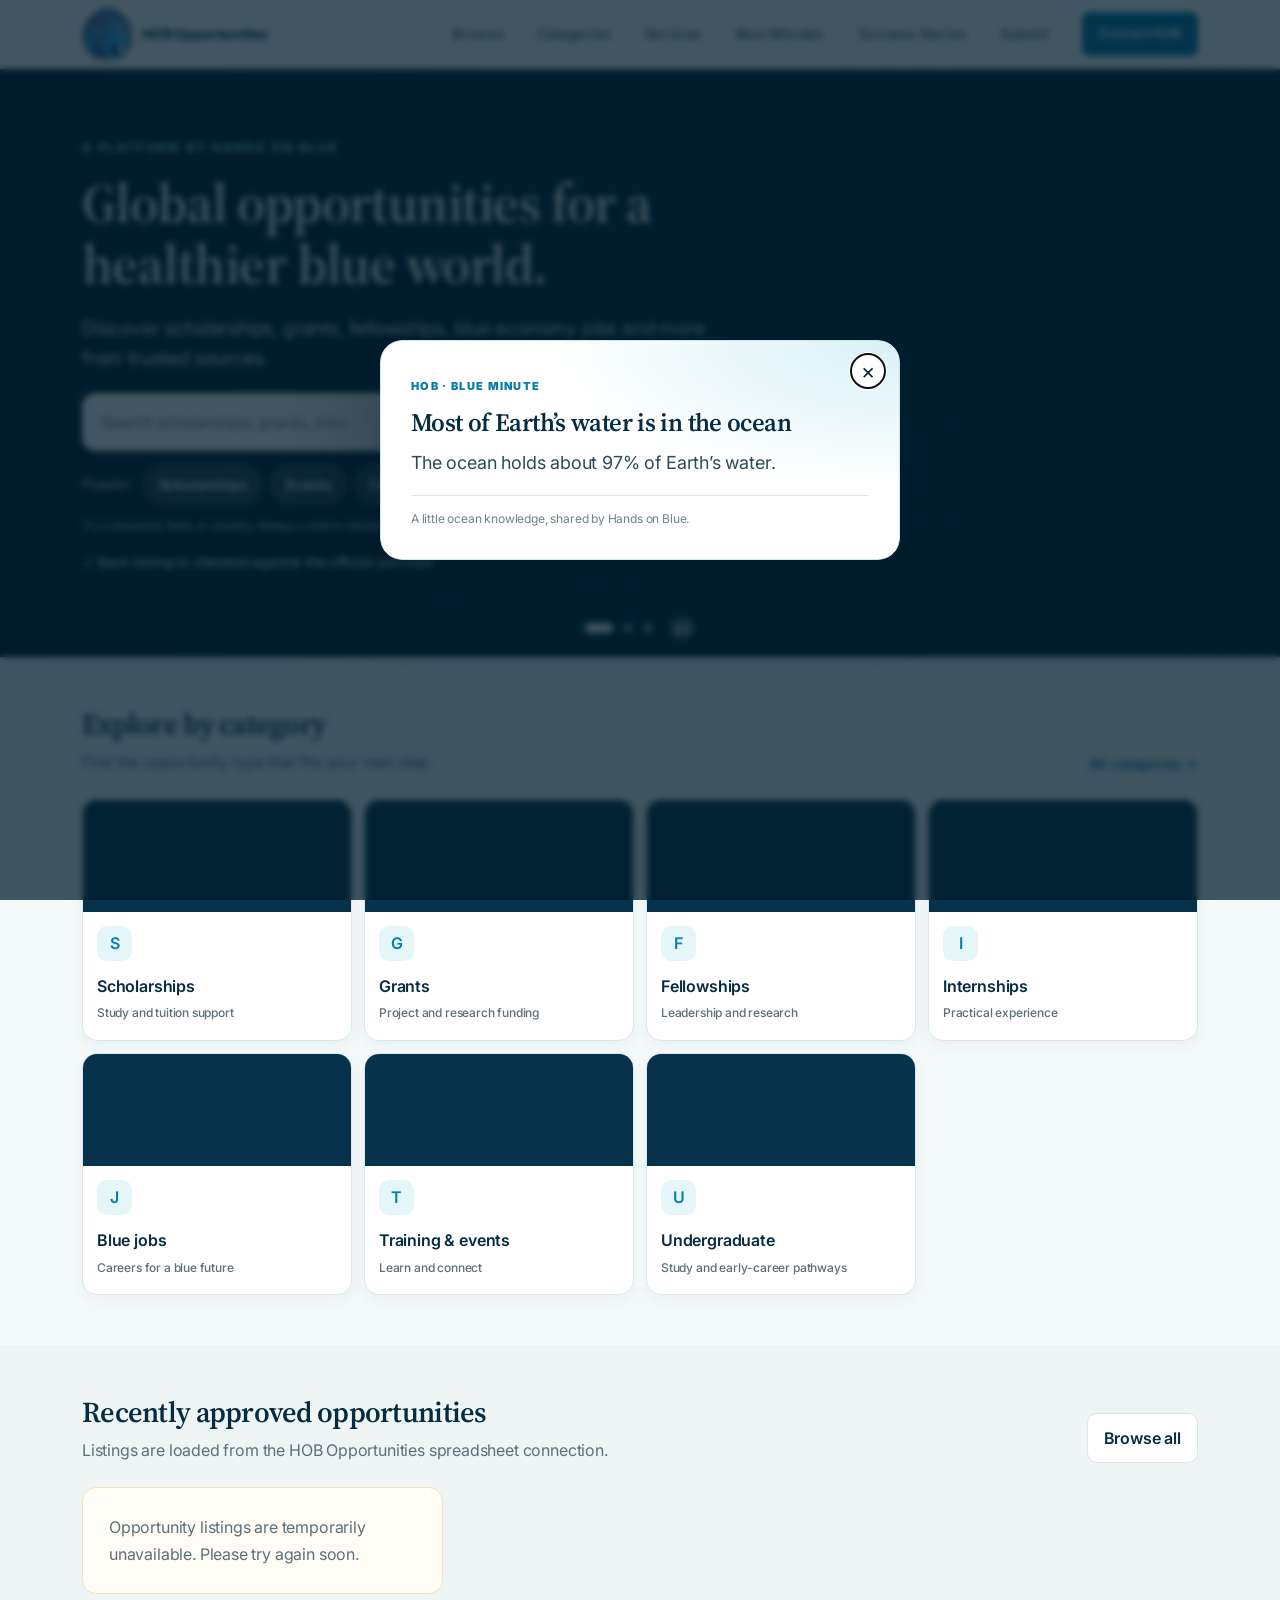
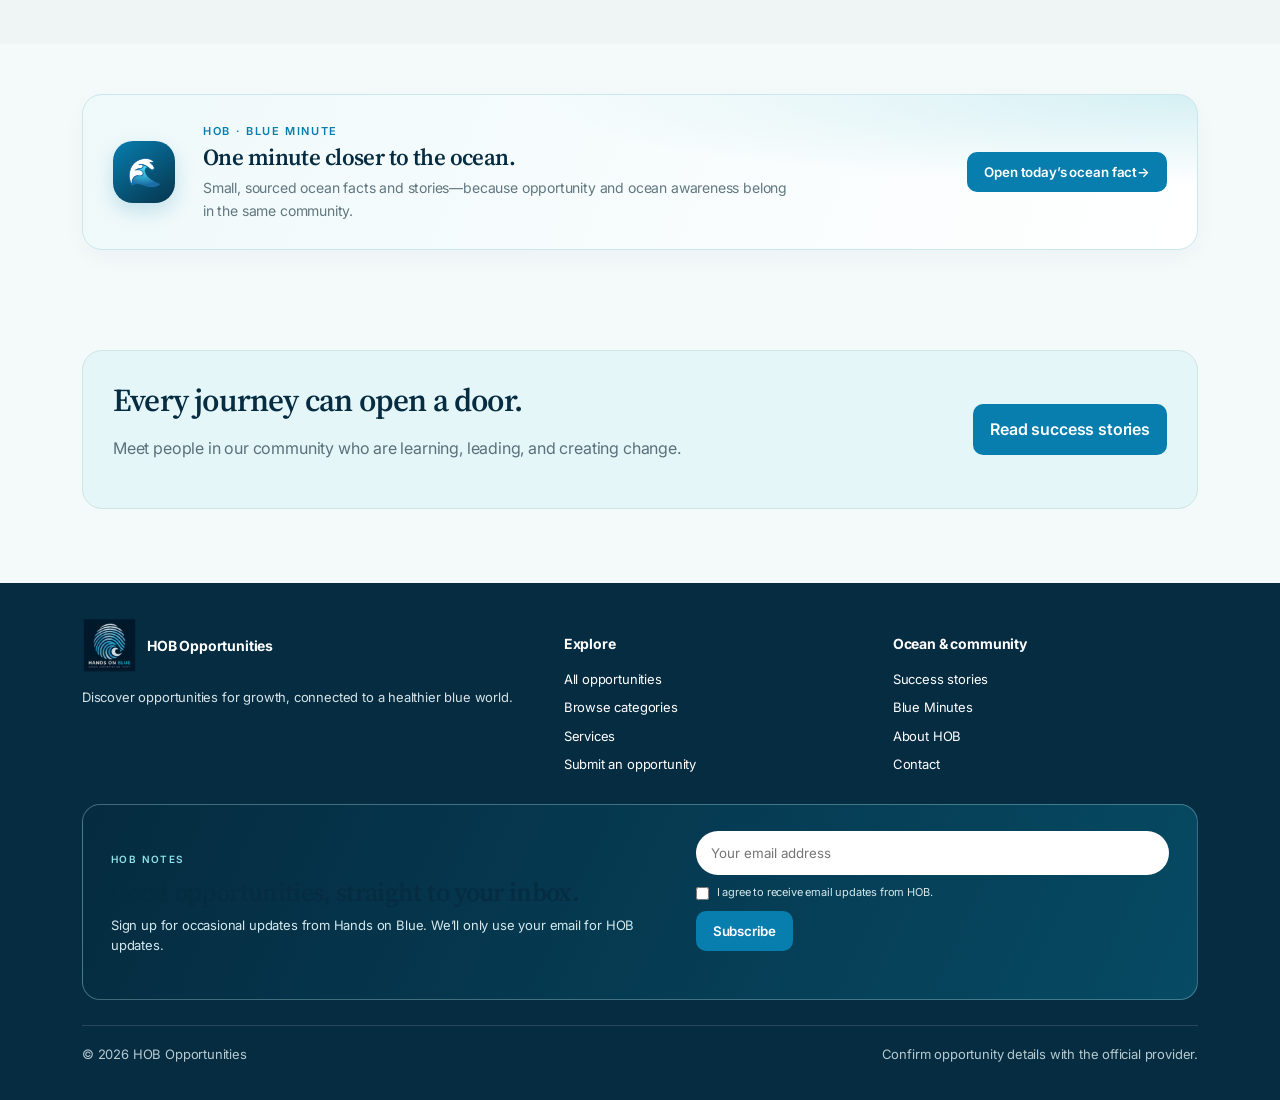
==== commit ea6093fb: "Update index.html" ====
--- a/index.html
+++ b/index.html
@@ -23,7 +23,7 @@
 <header class="site-header">
   <div class="wrap nav">
     <a class="brand" href="/">
-      <img class="brand-logo" src="/assets/hob-logo-approved.png?v=20261026-a" alt="Hands on Blue">
+     <img class="brand-logo" src="/assets/hob-logo-emblem.png?v=20261102-logo1" alt="Hands on Blue logo">
       <span> HOB Opportunities</span>
     </a>
     <button class="menu-toggle" id="menuToggle" aria-expanded="false" aria-controls="navLinks">Menu</button>
--- a/assets/launch.css
+++ b/assets/launch.css
@@ -1,5 +1,5 @@
 :root{--navy:#062c42;--teal:#087eae;--mint:#e5f6f8;--ink:#142d3a;--muted:#5a707b;--paper:#f4f9fa;--line:#d9e7ea}
-.nav{min-height:68px}.brand{gap:9px}.brand-logo{display:block;width:78px;max-width:24vw;height:auto;object-fit:contain}.site-footer .brand-logo{width:76px}.brand>span{font-size:14px;white-space:nowrap}.nav-links{gap:14px}.nav-links a[aria-current=page]{color:#087eae;font-weight:800}
+.nav{min-height:68px}.brand{gap:9px}.brand-logo{display:block;height:52px;width:auto;object-fit:contain;border-radius:0;box-shadow:none;background:none}.site-footer .brand-logo{height:56px;width:auto}.brand>span{font-size:14px;white-space:nowrap}.nav-links{gap:14px}.nav-links a[aria-current=page]{color:#087eae;font-weight:800}
 .hero{position:relative;isolation:isolate;overflow:hidden;background:#062b42;padding:70px 0 64px}.hero:before{content:"";position:absolute;z-index:0;inset:0;background-image:linear-gradient(90deg,#031d30f2 0%,#052a40d9 46%,#03243c50 100%),url('/assets/ocean-opportunities-sprite.png?v=20261026-a');background-size:auto,500% 200%;background-position:center,0% 0%;background-repeat:no-repeat}.hero>.wrap{position:relative;z-index:1}.hero-grid{grid-template-columns:minmax(0,1.25fr) minmax(220px,.55fr);gap:34px}.hero h1{max-width:700px;font-family:Georgia,'Times New Roman',serif;font-size:clamp(44px,6.2vw,76px);font-weight:500;letter-spacing:-.04em}.hero p{max-width:650px}.hero .eyebrow{color:#89e3ea}.hero .btn{background:#087eae}.hero-visual{border-color:#c8edf044;background:#06283d55;backdrop-filter:blur(4px)}.visual-orb{height:185px;background-image:linear-gradient(#022a3c12,#022a3c12),url('/assets/ocean-opportunities-sprite.png?v=20261026-a');background-size:auto,500% 200%;background-position:center,100% 0%;background-repeat:no-repeat}.visual-stats div{background:#001c2d8a}.hero-note{max-width:620px}
 .ocean-photo{background-image:url('/assets/ocean-opportunities-sprite.png?v=20261026-a');background-size:500% 200%;background-repeat:no-repeat;background-color:#06324b;background-position:center center}
 .scene-0{background-position:0% 0%}.scene-1{background-position:25% 0%}.scene-2{background-position:50% 0%}.scene-3{background-position:75% 0%}.scene-4{background-position:100% 0%}.scene-5{background-position:0% 100%}.scene-6{background-position:25% 100%}.scene-7{background-position:50% 100%}.scene-8{background-position:75% 100%}.scene-9{background-position:100% 100%}
@@ -204,11 +204,12 @@
 
   /* Brand */
   .brand-logo {
-    width: 62px;
-    max-width: 21vw;
+    height: 44px;
+    width: auto;
   }
   .site-footer .brand-logo {
-    width: 66px;
+    height: 48px;
+    width: auto;
   }
 
   /* General spacing */
@@ -397,7 +398,7 @@
   background-image: linear-gradient(rgba(8,30,50,.55), rgba(8,30,50,.55)), url('https://images.unsplash.com/photo-1580133747109-c00e1924072d?w=1920&auto=format&fit=crop&q=70') !important;
 }
 [data-page="stories"] .page-hero::before {
-  background-image: linear-gradient(rgba(8,30,50,.55), rgba(8,30,50,.55)), url('https://plus.unsplash.com/premium_photo-1739091068222-31952d3a91d5?w=1920&auto=format&fit=crop&q=70') !important;
+  background-image: linear-gradient(rgba(8,30,50,.55), rgba(8,30,50,.55)), url('https://images.unsplash.com/photo-1583131455094-37bdbd8d0ec6?w=1920&auto=format&fit=crop&q=70') !important;
 }
 [data-page="submit"] .page-hero::before {
   background-image: linear-gradient(rgba(8,30,50,.55), rgba(8,30,50,.55)), url('https://images.unsplash.com/photo-1580133747829-669f59cdda83?w=1920&auto=format&fit=crop&q=70') !important;
@@ -534,8 +535,7 @@
 .hero-pause:hover,
 .hero-pause:focus-visible { background: rgba(255,255,255,.4); }
 
-/* 5. Logo no longer a hard square */
-.brand-logo { border-radius: 10px; box-shadow: 0 2px 8px rgba(6,28,45,.18); }
+/* Logo sizing is set at the top of this file (.brand-logo) */
 
 /* phones */
 @media (max-width: 600px) {
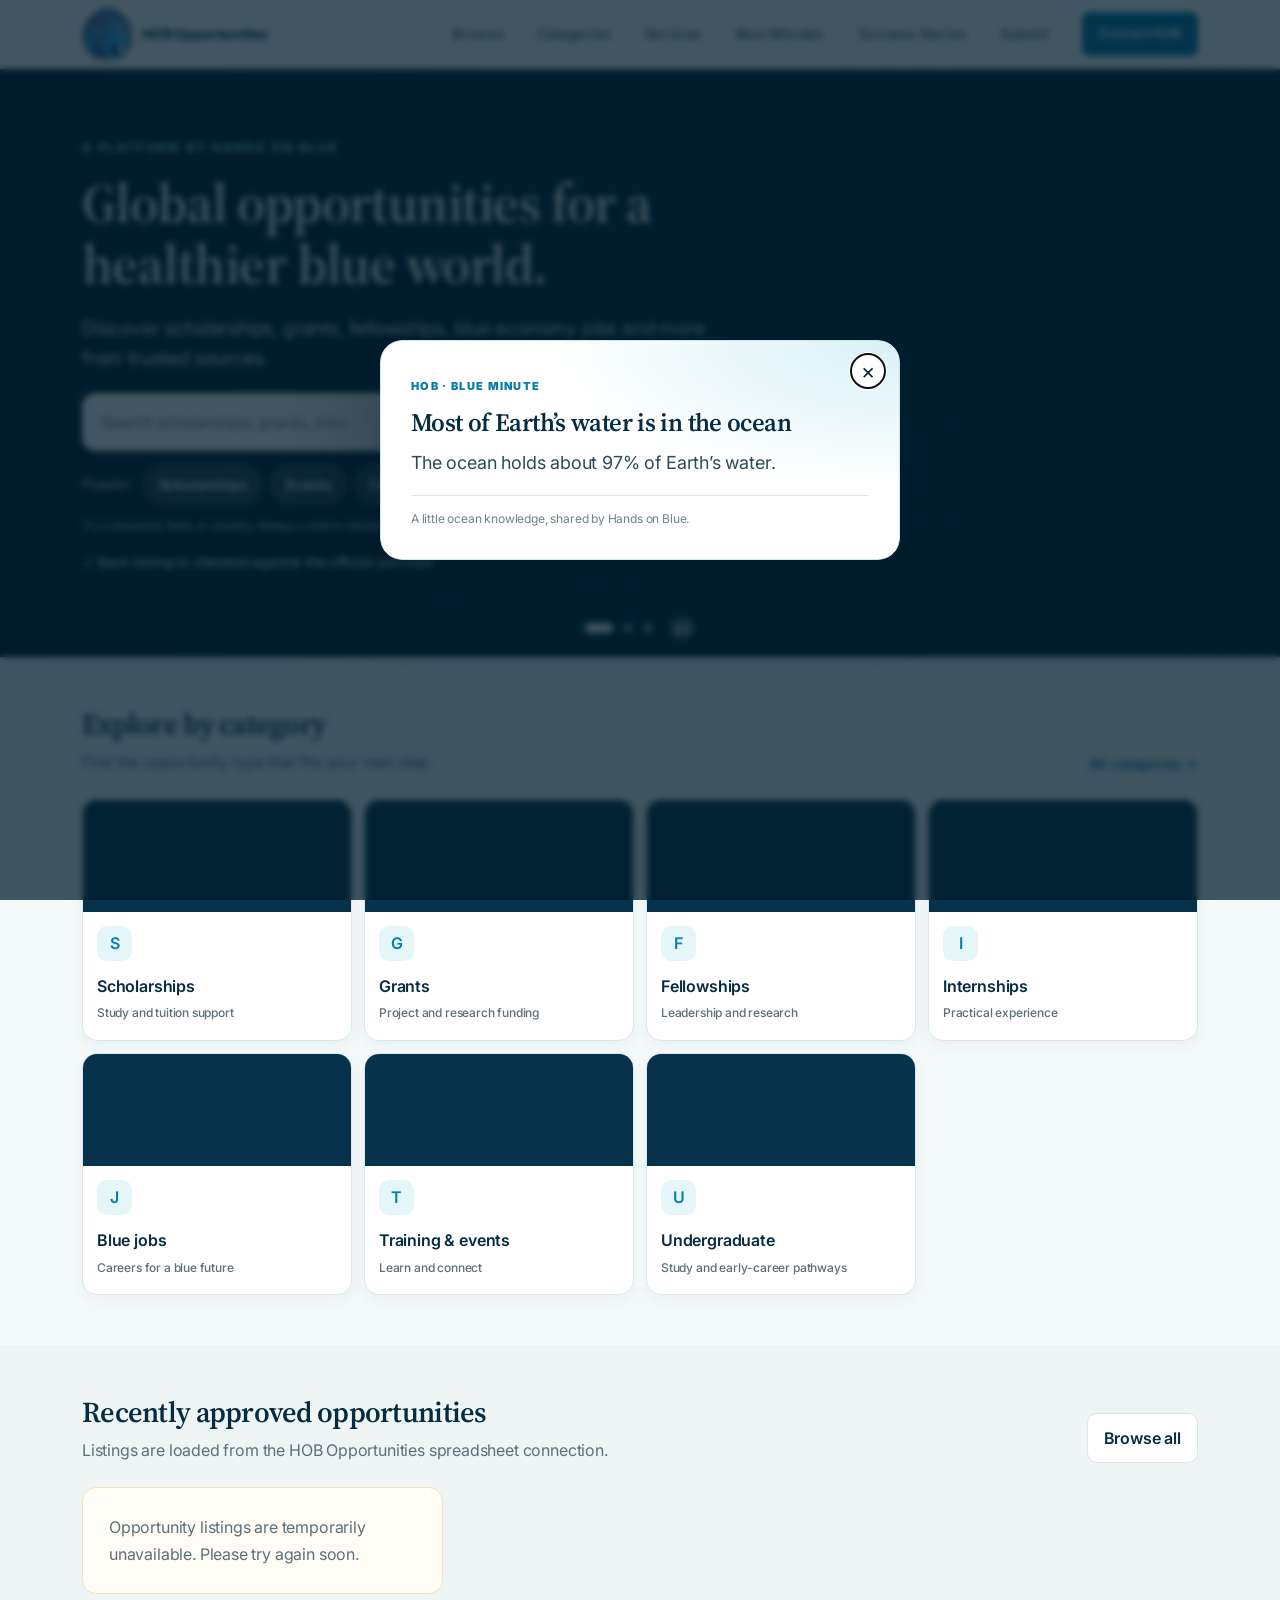
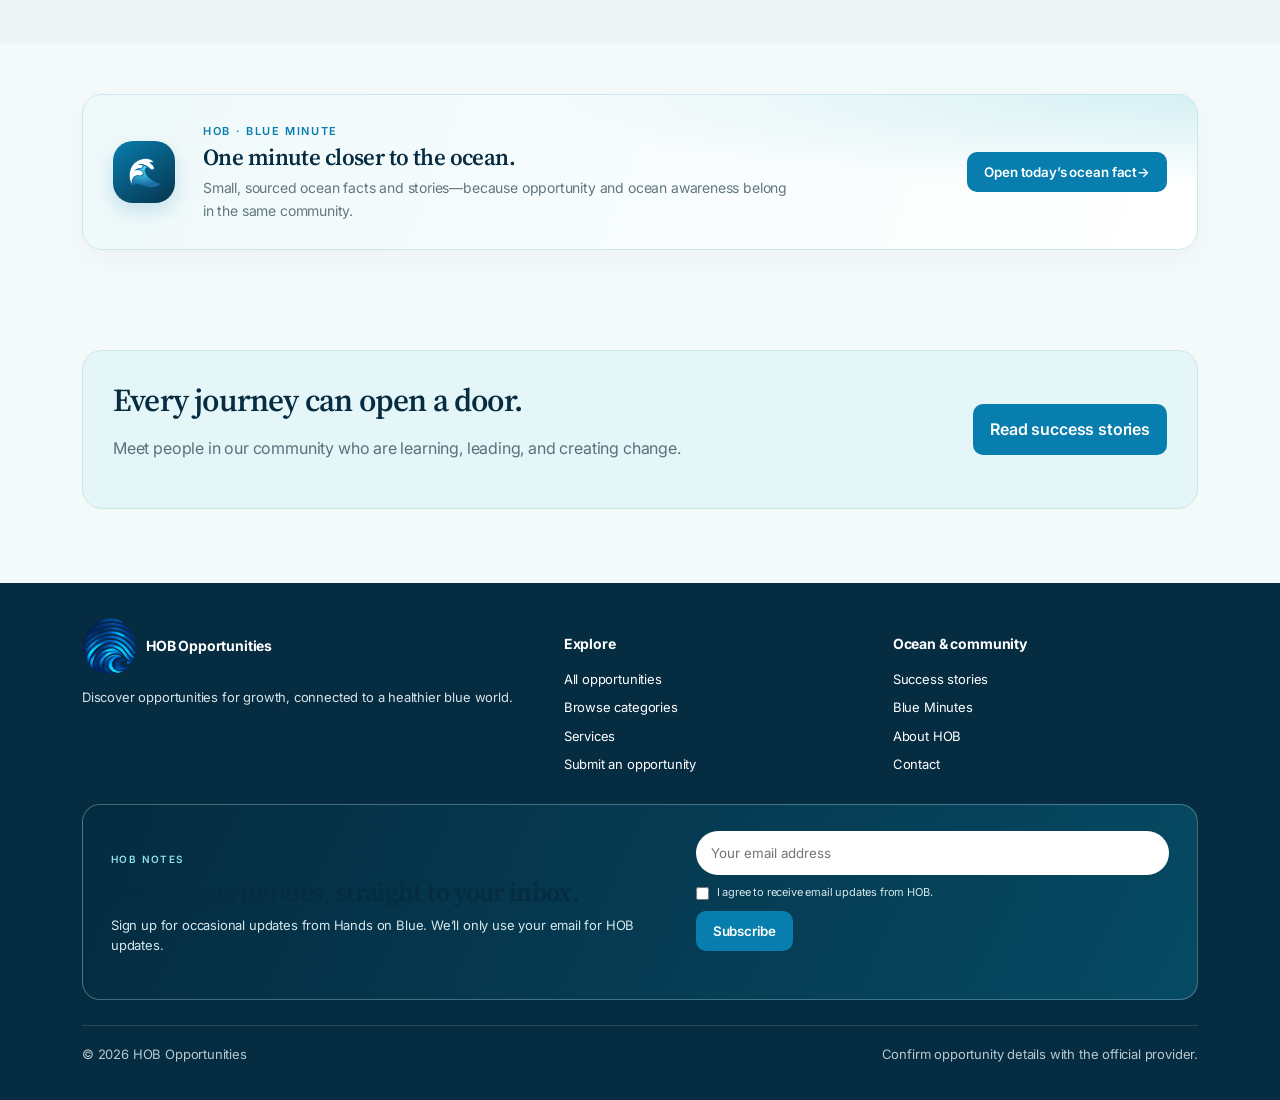
==== commit fc31433e: "update logos" ====
--- a/index.html
+++ b/index.html
@@ -15,9 +15,9 @@
 <link rel="preconnect" href="https://fonts.googleapis.com">
 <link rel="preconnect" href="https://fonts.gstatic.com" crossorigin>
 <link href="https://fonts.googleapis.com/css2?family=Inter:wght@400;500;600;700&family=Source+Serif+4:opsz,wght@8..60,500;8..60,600&display=swap" rel="stylesheet">
-<link rel="stylesheet" href="/assets/site.css?v=20261031-hero2">
+<link rel="stylesheet" href="/assets/site.css?v=20261102-logo1">
 <link rel="icon" href="/favicon.svg" type="image/svg+xml">
-<link rel="stylesheet" href="/assets/launch.css?v=20261031-hero2">
+<link rel="stylesheet" href="/assets/launch.css?v=20261102-logo1">
 </head>
 <body>
 <header class="site-header">
@@ -127,7 +127,7 @@
     <div class="footer-grid">
       <div>
         <a class="brand" href="/" style="color:white">
-          <img class="brand-logo" src="/assets/hob-logo-approved.png?v=20261026-a" alt="Hands on Blue">
+          <img class="brand-logo" src="/assets/hob-logo-approved.png?v=20261102-logo1" alt="Hands on Blue">
           <span>Opportunities</span>
         </a>
         <p>Discover scholarships, grants, fellowships, internships, jobs, training and other opportunities. A platform by Hands on Blue Ocean Conservation Trust.</p>
@@ -158,7 +158,7 @@
     </div>
   </div>
 </footer>
-<script src="/assets/config.js?v=20261031-hero2"></script>
-<script src="/assets/site.js?v=20261031-hero2" defer></script>
+<script src="/assets/config.js?v=20261102-logo1"></script>
+<script src="/assets/site.js?v=20261102-logo1" defer></script>
 </body>
 </html>
--- a/assets/launch.css
+++ b/assets/launch.css
@@ -1,7 +1,7 @@
 :root{--navy:#062c42;--teal:#087eae;--mint:#e5f6f8;--ink:#142d3a;--muted:#5a707b;--paper:#f4f9fa;--line:#d9e7ea}
 .nav{min-height:68px}.brand{gap:9px}.brand-logo{display:block;height:52px;width:auto;object-fit:contain;border-radius:0;box-shadow:none;background:none}.site-footer .brand-logo{height:56px;width:auto}.brand>span{font-size:14px;white-space:nowrap}.nav-links{gap:14px}.nav-links a[aria-current=page]{color:#087eae;font-weight:800}
-.hero{position:relative;isolation:isolate;overflow:hidden;background:#062b42;padding:70px 0 64px}.hero:before{content:"";position:absolute;z-index:0;inset:0;background-image:linear-gradient(90deg,#031d30f2 0%,#052a40d9 46%,#03243c50 100%),url('/assets/ocean-opportunities-sprite.png?v=20261026-a');background-size:auto,500% 200%;background-position:center,0% 0%;background-repeat:no-repeat}.hero>.wrap{position:relative;z-index:1}.hero-grid{grid-template-columns:minmax(0,1.25fr) minmax(220px,.55fr);gap:34px}.hero h1{max-width:700px;font-family:Georgia,'Times New Roman',serif;font-size:clamp(44px,6.2vw,76px);font-weight:500;letter-spacing:-.04em}.hero p{max-width:650px}.hero .eyebrow{color:#89e3ea}.hero .btn{background:#087eae}.hero-visual{border-color:#c8edf044;background:#06283d55;backdrop-filter:blur(4px)}.visual-orb{height:185px;background-image:linear-gradient(#022a3c12,#022a3c12),url('/assets/ocean-opportunities-sprite.png?v=20261026-a');background-size:auto,500% 200%;background-position:center,100% 0%;background-repeat:no-repeat}.visual-stats div{background:#001c2d8a}.hero-note{max-width:620px}
-.ocean-photo{background-image:url('/assets/ocean-opportunities-sprite.png?v=20261026-a');background-size:500% 200%;background-repeat:no-repeat;background-color:#06324b;background-position:center center}
+.hero{position:relative;isolation:isolate;overflow:hidden;background:#062b42;padding:70px 0 64px}.hero:before{content:"";position:absolute;z-index:0;inset:0;background-image:linear-gradient(90deg,#031d30f2 0%,#052a40d9 46%,#03243c50 100%),url('/assets/ocean-opportunities-sprite.png?v=20261102-logo1');background-size:auto,500% 200%;background-position:center,0% 0%;background-repeat:no-repeat}.hero>.wrap{position:relative;z-index:1}.hero-grid{grid-template-columns:minmax(0,1.25fr) minmax(220px,.55fr);gap:34px}.hero h1{max-width:700px;font-family:Georgia,'Times New Roman',serif;font-size:clamp(44px,6.2vw,76px);font-weight:500;letter-spacing:-.04em}.hero p{max-width:650px}.hero .eyebrow{color:#89e3ea}.hero .btn{background:#087eae}.hero-visual{border-color:#c8edf044;background:#06283d55;backdrop-filter:blur(4px)}.visual-orb{height:185px;background-image:linear-gradient(#022a3c12,#022a3c12),url('/assets/ocean-opportunities-sprite.png?v=20261102-logo1');background-size:auto,500% 200%;background-position:center,100% 0%;background-repeat:no-repeat}.visual-stats div{background:#001c2d8a}.hero-note{max-width:620px}
+.ocean-photo{background-image:url('/assets/ocean-opportunities-sprite.png?v=20261102-logo1');background-size:500% 200%;background-repeat:no-repeat;background-color:#06324b;background-position:center center}
 .scene-0{background-position:0% 0%}.scene-1{background-position:25% 0%}.scene-2{background-position:50% 0%}.scene-3{background-position:75% 0%}.scene-4{background-position:100% 0%}.scene-5{background-position:0% 100%}.scene-6{background-position:25% 100%}.scene-7{background-position:50% 100%}.scene-8{background-position:75% 100%}.scene-9{background-position:100% 100%}
 
 /* Real images from Image URL column */
@@ -33,10 +33,10 @@
 }
 
 .op-card{padding:0;overflow:hidden;min-height:100%;border-radius:18px;box-shadow:0 8px 26px #062d4010;transition:transform .18s ease,box-shadow .18s ease}.op-card:hover{transform:translateY(-3px);box-shadow:0 16px 32px #062d4022}.op-card-photo{height:168px;width:100%;border-radius:18px 18px 0 0}.op-card-body{padding:18px;display:flex;flex:1;flex-direction:column}.card-topline{display:flex;align-items:center;justify-content:space-between}.mini-wave{color:#087eae;font-size:21px}.op-card h3{margin:12px 0 6px;font-family:Georgia,'Times New Roman',serif;font-size:21px;font-weight:600}.card-org{margin:0 0 7px;color:#47636f;font-size:12px;font-weight:750}.card-description{margin:0 0 12px;color:#637984;font-size:13px;line-height:1.6}.card-meta{padding-top:11px;border-top:1px solid var(--line);font-size:11px;color:#6c818a}.card-actions{margin-top:auto;padding-top:14px}.op-card .save-btn{font-size:12px}
-.category-card{overflow:hidden;border-radius:15px;box-shadow:0 5px 15px #062d400c}.category-card:before{content:"";display:block;height:112px;margin:-17px -14px 14px;background-image:url('/assets/ocean-opportunities-sprite.png?v=20261026-a');background-size:500% 200%;background-repeat:no-repeat}.categories .category-card:nth-child(1):before{background-position:0% 0%}.categories .category-card:nth-child(2):before{background-position:25% 0%}.categories .category-card:nth-child(3):before{background-position:50% 0%}.categories .category-card:nth-child(4):before{background-position:75% 0%}.categories .category-card:nth-child(5):before{background-position:100% 0%}.categories .category-card:nth-child(6):before{background-position:0% 100%}.categories .category-card:nth-child(7):before{background-position:25% 100%}
+.category-card{overflow:hidden;border-radius:15px;box-shadow:0 5px 15px #062d400c}.category-card:before{content:"";display:block;height:112px;margin:-17px -14px 14px;background-image:url('/assets/ocean-opportunities-sprite.png?v=20261102-logo1');background-size:500% 200%;background-repeat:no-repeat}.categories .category-card:nth-child(1):before{background-position:0% 0%}.categories .category-card:nth-child(2):before{background-position:25% 0%}.categories .category-card:nth-child(3):before{background-position:50% 0%}.categories .category-card:nth-child(4):before{background-position:75% 0%}.categories .category-card:nth-child(5):before{background-position:100% 0%}.categories .category-card:nth-child(6):before{background-position:0% 100%}.categories .category-card:nth-child(7):before{background-position:25% 100%}
 .detail-shell{max-width:1120px;margin:0 auto}.detail-hero{position:relative;display:flex;align-items:center;min-height:360px;overflow:hidden;padding:38px;border-radius:22px;color:white;background:#052a41;isolation:isolate}.detail-photo{position:absolute;z-index:-2;inset:0;background-size:500% 200%;background-position:center}.detail-hero-shade{position:absolute;z-index:-1;inset:0;background:linear-gradient(90deg,#001a2bef 0%,#002b42db 50%,#003d5b35 100%)}.detail-hero-copy{max-width:720px}.detail-hero .tag{background:#d5f5f7;color:#075777}.detail-hero h1{max-width:720px;margin:14px 0 9px;font-family:Georgia,'Times New Roman',serif;font-size:clamp(34px,5vw,55px);font-weight:500;line-height:1.08;letter-spacing:-.035em}.detail-hero .provider{color:#d5eef2}.detail-summary{max-width:650px;color:#e2f0f2;font-size:15px}.detail-chips{display:flex;gap:9px;flex-wrap:wrap;margin-top:14px}.detail-chips span{border:1px solid #ffffff42;background:#ffffff15;border-radius:30px;padding:7px 11px;color:white;font-size:12px}.detail-hero-actions{display:flex;gap:9px;align-items:center;margin-top:18px}.detail-hero-actions .apply-btn{background:#087eae}.detail-save{background:#ffffff18;border-color:#ffffff70;color:white}.detail-save.saved{background:#d8f1f7;color:#075777}.journey{max-width:780px;margin:22px auto;display:flex;align-items:center;justify-content:center;gap:14px;padding:14px 22px;border:1px solid var(--line);border-radius:18px;background:#fff}.journey-step{display:flex;align-items:center;gap:9px;font-weight:750;color:#55717d;font-size:13px}.journey-step i{display:grid;place-items:center;width:32px;height:32px;background:#e7f5f7;border-radius:50%;color:#087eae;font-size:11px;font-style:normal}.journey-step.current{color:#075777}.journey-step.current i{color:white;background:#087eae;box-shadow:0 3px 11px #087eae44}.journey-line{width:70px;height:2px;background:linear-gradient(90deg,#16b6d4,#d8e8eb)}
 .detail-columns{display:grid;grid-template-columns:minmax(0,1fr) 285px;gap:19px;align-items:start}.detail-main{display:grid;gap:11px}.opportunity-section{display:grid;grid-template-columns:40px minmax(0,1fr);gap:13px;padding:19px 21px;background:white;border:1px solid var(--line);border-radius:16px;box-shadow:0 5px 18px #062d4008}.section-icon{width:38px;height:38px;display:grid;place-items:center;border-radius:12px;background:#e6f7f8;color:#087eae;font-weight:850}.opportunity-section h2{font-family:inherit;font-size:15px;letter-spacing:0;margin:1px 0 7px}.section-copy{white-space:pre-line;color:#506973;font-size:14px;line-height:1.7;overflow-wrap:anywhere}.detail-side{position:sticky;top:88px;padding:20px;background:white;border:1px solid var(--line);border-radius:17px;box-shadow:0 10px 28px #062d4010}.verified-label{display:flex;gap:10px;padding-bottom:15px;border-bottom:1px solid var(--line)}.verified-label>span{display:grid;place-items:center;flex:0 0 28px;height:28px;border-radius:50%;background:#dff7ea;color:#168253;font-weight:900}.verified-label strong,.verified-label small{display:block}.verified-label strong{font-size:14px;color:#062c42}.verified-label small{margin-top:2px;color:#687f88;font-size:11px;line-height:1.45}.side-fact{padding:13px 0;border-bottom:1px solid var(--line)}.side-fact span,.side-fact strong{display:block}.side-fact span{color:#6c818a;font-size:10px;letter-spacing:.09em;text-transform:uppercase;font-weight:800}.side-fact strong{margin-top:4px;color:#062c42;font-size:14px;overflow-wrap:anywhere}.side-apply{width:100%;margin-top:15px}.detail-side .source-link{display:block;text-align:center;margin-top:12px;color:#087eae;font-size:12px;font-weight:750;text-decoration:none}
-.story-grid,.service-grid,.minutes-grid{display:grid;grid-template-columns:repeat(2,minmax(0,1fr));gap:18px}.story-card,.service-card,.minute-card{overflow:hidden;border:1px solid var(--line);border-radius:19px;background:white;box-shadow:0 8px 24px #062d400c}.story-photo,.service-photo{height:205px}.story-card-copy,.service-copy{position:relative;padding:22px}.story-mark{position:absolute;right:19px;top:7px;color:#d4eff3;font-family:Georgia,serif;font-size:70px;line-height:1}.story-card h2,.service-copy h2,.minute-card h2{font-family:Georgia,'Times New Roman',serif;font-weight:600;font-size:23px;margin:3px 0 8px}.story-byline,.story-opportunity{font-size:12px;color:#087eae;font-weight:750;margin:5px 0}.story-card-copy>p:last-child,.service-copy>p{color:#5f747e;font-size:14px;line-height:1.7}.service-card{display:grid;grid-template-columns:190px minmax(0,1fr);align-items:stretch}.service-photo{height:auto;min-height:210px}.service-copy{padding:22px}.service-copy .text-link{display:inline-block;margin-top:5px}.minute-card{display:flex;gap:16px;padding:23px}.minute-icon{display:grid;place-items:center;flex:0 0 48px;height:48px;border-radius:15px;background:linear-gradient(145deg,#087eae,#06344d);font-size:23px}.minute-meta{color:#087eae;font-size:10px;font-weight:900;letter-spacing:.1em;text-transform:uppercase}.minute-card h2{margin:5px 0;font-size:21px}.minute-card p{margin:8px 0 12px;color:#5f747e;font-size:14px;line-height:1.65}.ocean-page-hero{position:relative;isolation:isolate;overflow:hidden;background:#052c43}.ocean-page-hero:before{content:"";position:absolute;z-index:0;inset:0;background-image:linear-gradient(90deg,#05283eef,#063b5480),url('/assets/ocean-opportunities-sprite.png?v=20261026-a');background-size:auto,500% 200%;background-position:center,100% 0%;background-repeat:no-repeat}.ocean-page-hero>.wrap{position:relative;z-index:1}.ocean-page-hero h1{font-family:Georgia,'Times New Roman',serif;font-size:clamp(36px,5vw,54px);font-weight:500}.ocean-page-hero p{max-width:680px}
+.story-grid,.service-grid,.minutes-grid{display:grid;grid-template-columns:repeat(2,minmax(0,1fr));gap:18px}.story-card,.service-card,.minute-card{overflow:hidden;border:1px solid var(--line);border-radius:19px;background:white;box-shadow:0 8px 24px #062d400c}.story-photo,.service-photo{height:205px}.story-card-copy,.service-copy{position:relative;padding:22px}.story-mark{position:absolute;right:19px;top:7px;color:#d4eff3;font-family:Georgia,serif;font-size:70px;line-height:1}.story-card h2,.service-copy h2,.minute-card h2{font-family:Georgia,'Times New Roman',serif;font-weight:600;font-size:23px;margin:3px 0 8px}.story-byline,.story-opportunity{font-size:12px;color:#087eae;font-weight:750;margin:5px 0}.story-card-copy>p:last-child,.service-copy>p{color:#5f747e;font-size:14px;line-height:1.7}.service-card{display:grid;grid-template-columns:190px minmax(0,1fr);align-items:stretch}.service-photo{height:auto;min-height:210px}.service-copy{padding:22px}.service-copy .text-link{display:inline-block;margin-top:5px}.minute-card{display:flex;gap:16px;padding:23px}.minute-icon{display:grid;place-items:center;flex:0 0 48px;height:48px;border-radius:15px;background:linear-gradient(145deg,#087eae,#06344d);font-size:23px}.minute-meta{color:#087eae;font-size:10px;font-weight:900;letter-spacing:.1em;text-transform:uppercase}.minute-card h2{margin:5px 0;font-size:21px}.minute-card p{margin:8px 0 12px;color:#5f747e;font-size:14px;line-height:1.65}.ocean-page-hero{position:relative;isolation:isolate;overflow:hidden;background:#052c43}.ocean-page-hero:before{content:"";position:absolute;z-index:0;inset:0;background-image:linear-gradient(90deg,#05283eef,#063b5480),url('/assets/ocean-opportunities-sprite.png?v=20261102-logo1');background-size:auto,500% 200%;background-position:center,100% 0%;background-repeat:no-repeat}.ocean-page-hero>.wrap{position:relative;z-index:1}.ocean-page-hero h1{font-family:Georgia,'Times New Roman',serif;font-size:clamp(36px,5vw,54px);font-weight:500}.ocean-page-hero p{max-width:680px}
 .blue-minute-dialog{width:min(520px,calc(100% - 28px));padding:0;border:0;border-radius:22px;background:transparent;box-shadow:0 24px 80px #001b2b66}.blue-minute-dialog::backdrop{background:#001b2bbd;backdrop-filter:blur(3px)}.blue-minute-modal{position:relative;padding:30px;background:radial-gradient(ellipse at 100% 0,#d8f1f7,transparent 48%),white;border:1px solid #cde6eb;border-radius:22px}.blue-minute-close{position:absolute;top:12px;right:13px;width:36px;height:36px;border:1px solid var(--line);border-radius:50%;background:white;color:var(--navy);font-size:22px;cursor:pointer}.blue-minute-kicker{color:#087eae;font-size:11px;letter-spacing:.12em;font-weight:900}.blue-minute-modal h2{margin:9px 0;font-family:Georgia,'Times New Roman',serif;font-size:25px}.blue-minute-fact{margin:12px 0 18px;font-size:18px;line-height:1.55;color:#294c5b}.blue-minute-source{color:#087eae;font-size:13px;font-weight:800;text-decoration:none}.blue-minute-source[hidden]{display:none}.blue-minute-note{margin:17px 0 0;padding-top:13px;border-top:1px solid var(--line);color:#71838b;font-size:12px}
 .categories{grid-template-columns:repeat(4,minmax(0,1fr))}.detail-photo{z-index:0}.detail-hero-shade{z-index:1}.detail-hero-copy{position:relative;z-index:2}.guide-toggle{margin-top:6px;padding:16px 18px;background:white;border:1px solid var(--line);border-radius:15px}.guide-toggle summary{color:#087eae;font-size:13px;font-weight:800;cursor:pointer}.guide-toggle .section-copy{padding-top:11px}
 .newsletter-signup{display:grid;grid-template-columns:minmax(0,1fr) minmax(280px,.85fr);gap:28px;align-items:center;margin-top:28px;padding:26px 28px;border:1px solid #b9e5ea55;border-radius:18px;background:linear-gradient(115deg,#052b40,#064a63);color:#fff}.newsletter-signup .eyebrow{color:#8de1e8;font-size:10px;letter-spacing:.14em;font-weight:900}.newsletter-signup h2{margin:7px 0;font-family:Georgia,'Times New Roman',serif;font-weight:500;font-size:26px}.newsletter-signup p{margin:0;color:#d4e9ed;font-size:13px;line-height:1.55}.newsletter-signup form{display:grid;gap:10px}.newsletter-signup input[type=email]{width:100%;min-height:44px;padding:0 14px;border:1px solid #ffffff70;border-radius:24px;background:#fff;color:#142d3a}.newsletter-signup .newsletter-consent{display:flex;align-items:flex-start;gap:8px;color:#d4e9ed;font-size:11px;line-height:1.45}.newsletter-signup .newsletter-consent input{margin:2px 0 0;accent-color:#49c5d5}.newsletter-signup .btn{justify-self:start;background:#087eae}.newsletter-status{min-height:1em;font-size:12px!important}.site-footer .footer-grid{margin-bottom:10px}
@@ -203,10 +203,7 @@
   }
 
   /* Brand */
-  .brand-logo {
-    height: 44px;
-    width: auto;
-  }
+  
   .site-footer .brand-logo {
     height: 48px;
     width: auto;
@@ -548,3 +545,13 @@
   .quick-links a { padding: 6px 12px; font-size: .82rem; }
   .hero .hero-note { font-size: .8rem; margin-top: 10px; }
 }
+/* Logo */
+.brand-logo {
+  height: 52px;
+  width: auto;
+  border-radius: 0;
+  box-shadow: none;
+  background: none;
+  object-fit: contain;
+}
+.site-footer .brand-logo { height: 56px; }
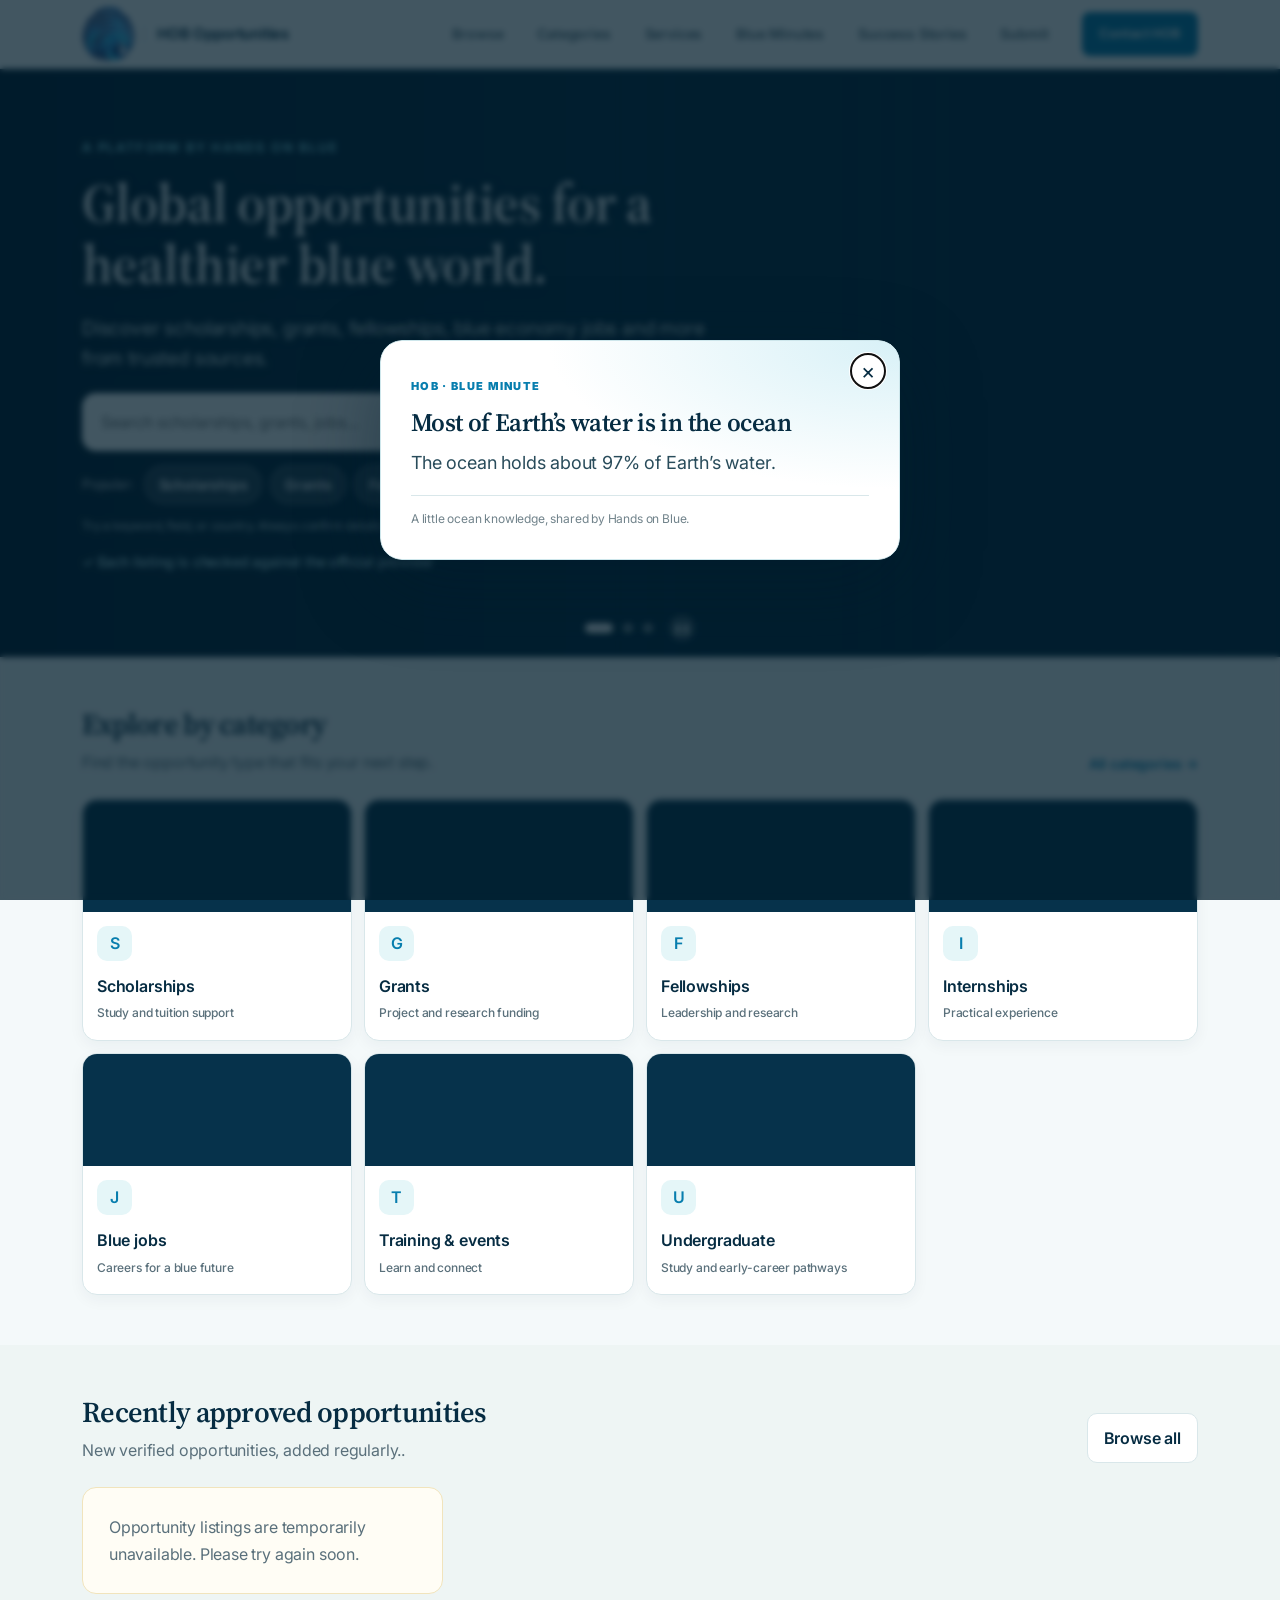
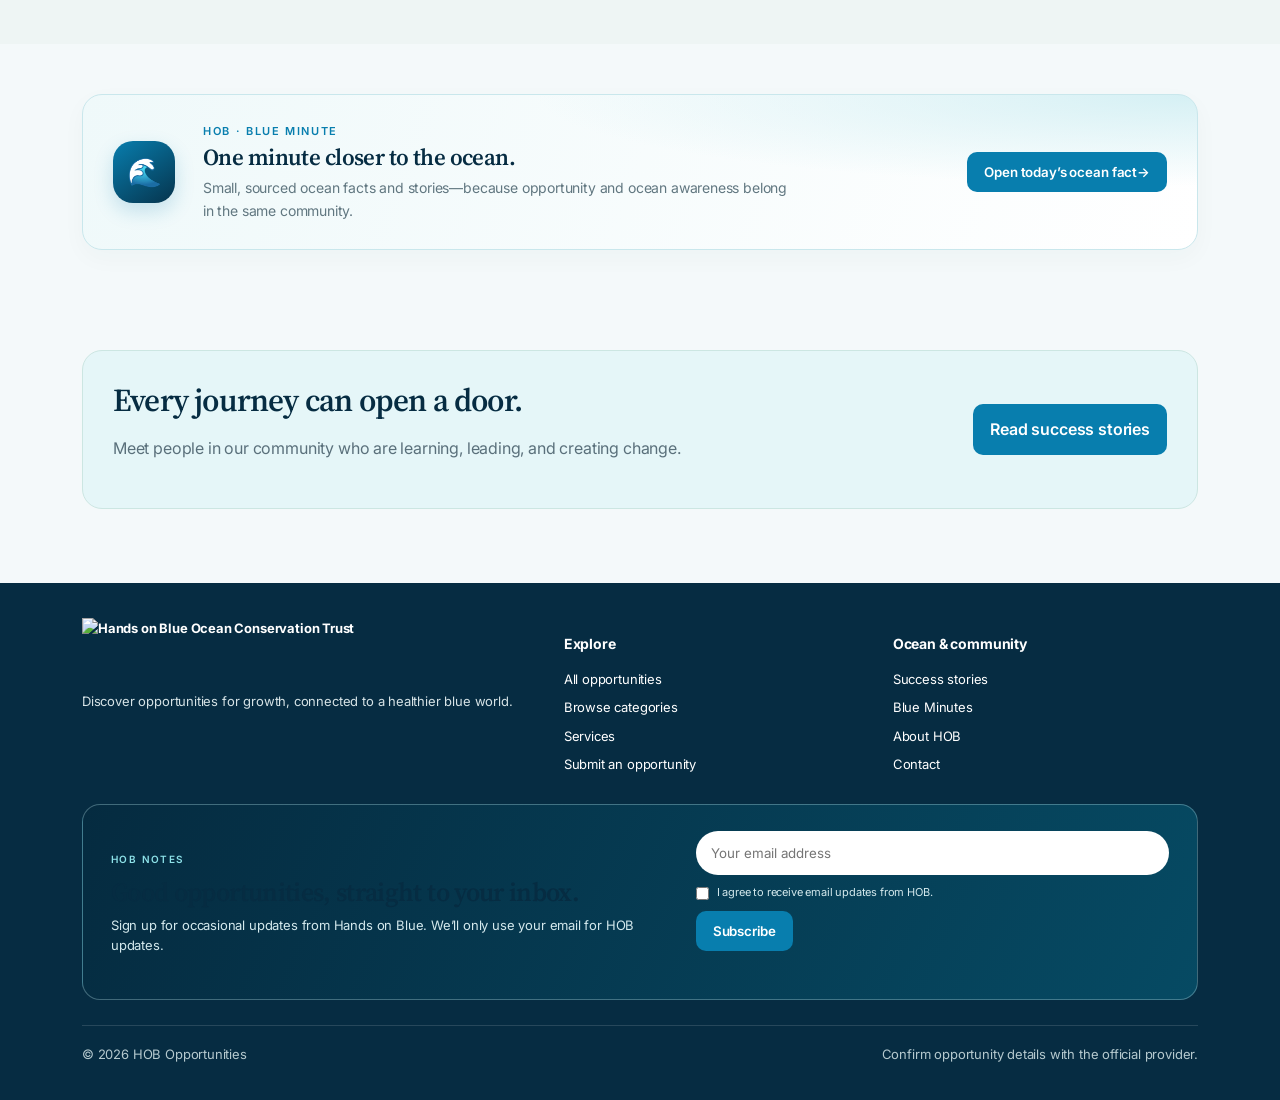
==== commit 13e7b6ac: "Update index.html" ====
--- a/index.html
+++ b/index.html
@@ -88,7 +88,7 @@
       <div class="section-head">
         <div>
           <h2>Recently approved opportunities</h2>
-          <p>Listings are loaded from the HOB Opportunities spreadsheet connection.</p>
+          <p>New verified opportunities, added regularly..</p>
         </div>
         <a class="btn secondary" href="/opportunities/">Browse all</a>
       </div>
--- a/assets/launch.css
+++ b/assets/launch.css
@@ -1,7 +1,7 @@
 :root{--navy:#062c42;--teal:#087eae;--mint:#e5f6f8;--ink:#142d3a;--muted:#5a707b;--paper:#f4f9fa;--line:#d9e7ea}
-.nav{min-height:68px}.brand{gap:9px}.brand-logo{display:block;height:52px;width:auto;object-fit:contain;border-radius:0;box-shadow:none;background:none}.site-footer .brand-logo{height:56px;width:auto}.brand>span{font-size:14px;white-space:nowrap}.nav-links{gap:14px}.nav-links a[aria-current=page]{color:#087eae;font-weight:800}
-.hero{position:relative;isolation:isolate;overflow:hidden;background:#062b42;padding:70px 0 64px}.hero:before{content:"";position:absolute;z-index:0;inset:0;background-image:linear-gradient(90deg,#031d30f2 0%,#052a40d9 46%,#03243c50 100%),url('/assets/ocean-opportunities-sprite.png?v=20261102-logo1');background-size:auto,500% 200%;background-position:center,0% 0%;background-repeat:no-repeat}.hero>.wrap{position:relative;z-index:1}.hero-grid{grid-template-columns:minmax(0,1.25fr) minmax(220px,.55fr);gap:34px}.hero h1{max-width:700px;font-family:Georgia,'Times New Roman',serif;font-size:clamp(44px,6.2vw,76px);font-weight:500;letter-spacing:-.04em}.hero p{max-width:650px}.hero .eyebrow{color:#89e3ea}.hero .btn{background:#087eae}.hero-visual{border-color:#c8edf044;background:#06283d55;backdrop-filter:blur(4px)}.visual-orb{height:185px;background-image:linear-gradient(#022a3c12,#022a3c12),url('/assets/ocean-opportunities-sprite.png?v=20261102-logo1');background-size:auto,500% 200%;background-position:center,100% 0%;background-repeat:no-repeat}.visual-stats div{background:#001c2d8a}.hero-note{max-width:620px}
-.ocean-photo{background-image:url('/assets/ocean-opportunities-sprite.png?v=20261102-logo1');background-size:500% 200%;background-repeat:no-repeat;background-color:#06324b;background-position:center center}
+.nav{min-height:68px}.brand{gap:9px}.brand-logo{display:block;height:54px;width:auto;object-fit:contain;border-radius:0;box-shadow:none;background:none}.site-footer .brand-logo{height:60px;width:auto}.brand>span{font-size:15px;font-weight:600;line-height:1.2;white-space:nowrap;padding-left:12px;border-left:1px solid #cfe0e4}.site-footer .brand>span{border-left-color:#ffffff40}.nav-links{gap:14px}.nav-links a[aria-current=page]{color:#087eae;font-weight:800}
+.hero{position:relative;isolation:isolate;overflow:hidden;background:#062b42;padding:70px 0 64px}.hero:before{content:"";position:absolute;z-index:0;inset:0;background-image:linear-gradient(90deg,#031d30f2 0%,#052a40d9 46%,#03243c50 100%),url('/assets/ocean-opportunities-sprite.png?v=20261026-a');background-size:auto,500% 200%;background-position:center,0% 0%;background-repeat:no-repeat}.hero>.wrap{position:relative;z-index:1}.hero-grid{grid-template-columns:minmax(0,1.25fr) minmax(220px,.55fr);gap:34px}.hero h1{max-width:700px;font-family:Georgia,'Times New Roman',serif;font-size:clamp(44px,6.2vw,76px);font-weight:500;letter-spacing:-.04em}.hero p{max-width:650px}.hero .eyebrow{color:#89e3ea}.hero .btn{background:#087eae}.hero-visual{border-color:#c8edf044;background:#06283d55;backdrop-filter:blur(4px)}.visual-orb{height:185px;background-image:linear-gradient(#022a3c12,#022a3c12),url('/assets/ocean-opportunities-sprite.png?v=20261026-a');background-size:auto,500% 200%;background-position:center,100% 0%;background-repeat:no-repeat}.visual-stats div{background:#001c2d8a}.hero-note{max-width:620px}
+.ocean-photo{background-image:url('/assets/ocean-opportunities-sprite.png?v=20261026-a');background-size:500% 200%;background-repeat:no-repeat;background-color:#06324b;background-position:center center}
 .scene-0{background-position:0% 0%}.scene-1{background-position:25% 0%}.scene-2{background-position:50% 0%}.scene-3{background-position:75% 0%}.scene-4{background-position:100% 0%}.scene-5{background-position:0% 100%}.scene-6{background-position:25% 100%}.scene-7{background-position:50% 100%}.scene-8{background-position:75% 100%}.scene-9{background-position:100% 100%}
 
 /* Real images from Image URL column */
@@ -33,10 +33,10 @@
 }
 
 .op-card{padding:0;overflow:hidden;min-height:100%;border-radius:18px;box-shadow:0 8px 26px #062d4010;transition:transform .18s ease,box-shadow .18s ease}.op-card:hover{transform:translateY(-3px);box-shadow:0 16px 32px #062d4022}.op-card-photo{height:168px;width:100%;border-radius:18px 18px 0 0}.op-card-body{padding:18px;display:flex;flex:1;flex-direction:column}.card-topline{display:flex;align-items:center;justify-content:space-between}.mini-wave{color:#087eae;font-size:21px}.op-card h3{margin:12px 0 6px;font-family:Georgia,'Times New Roman',serif;font-size:21px;font-weight:600}.card-org{margin:0 0 7px;color:#47636f;font-size:12px;font-weight:750}.card-description{margin:0 0 12px;color:#637984;font-size:13px;line-height:1.6}.card-meta{padding-top:11px;border-top:1px solid var(--line);font-size:11px;color:#6c818a}.card-actions{margin-top:auto;padding-top:14px}.op-card .save-btn{font-size:12px}
-.category-card{overflow:hidden;border-radius:15px;box-shadow:0 5px 15px #062d400c}.category-card:before{content:"";display:block;height:112px;margin:-17px -14px 14px;background-image:url('/assets/ocean-opportunities-sprite.png?v=20261102-logo1');background-size:500% 200%;background-repeat:no-repeat}.categories .category-card:nth-child(1):before{background-position:0% 0%}.categories .category-card:nth-child(2):before{background-position:25% 0%}.categories .category-card:nth-child(3):before{background-position:50% 0%}.categories .category-card:nth-child(4):before{background-position:75% 0%}.categories .category-card:nth-child(5):before{background-position:100% 0%}.categories .category-card:nth-child(6):before{background-position:0% 100%}.categories .category-card:nth-child(7):before{background-position:25% 100%}
+.category-card{overflow:hidden;border-radius:15px;box-shadow:0 5px 15px #062d400c}.category-card:before{content:"";display:block;height:112px;margin:-17px -14px 14px;background-image:url('/assets/ocean-opportunities-sprite.png?v=20261026-a');background-size:500% 200%;background-repeat:no-repeat}.categories .category-card:nth-child(1):before{background-position:0% 0%}.categories .category-card:nth-child(2):before{background-position:25% 0%}.categories .category-card:nth-child(3):before{background-position:50% 0%}.categories .category-card:nth-child(4):before{background-position:75% 0%}.categories .category-card:nth-child(5):before{background-position:100% 0%}.categories .category-card:nth-child(6):before{background-position:0% 100%}.categories .category-card:nth-child(7):before{background-position:25% 100%}
 .detail-shell{max-width:1120px;margin:0 auto}.detail-hero{position:relative;display:flex;align-items:center;min-height:360px;overflow:hidden;padding:38px;border-radius:22px;color:white;background:#052a41;isolation:isolate}.detail-photo{position:absolute;z-index:-2;inset:0;background-size:500% 200%;background-position:center}.detail-hero-shade{position:absolute;z-index:-1;inset:0;background:linear-gradient(90deg,#001a2bef 0%,#002b42db 50%,#003d5b35 100%)}.detail-hero-copy{max-width:720px}.detail-hero .tag{background:#d5f5f7;color:#075777}.detail-hero h1{max-width:720px;margin:14px 0 9px;font-family:Georgia,'Times New Roman',serif;font-size:clamp(34px,5vw,55px);font-weight:500;line-height:1.08;letter-spacing:-.035em}.detail-hero .provider{color:#d5eef2}.detail-summary{max-width:650px;color:#e2f0f2;font-size:15px}.detail-chips{display:flex;gap:9px;flex-wrap:wrap;margin-top:14px}.detail-chips span{border:1px solid #ffffff42;background:#ffffff15;border-radius:30px;padding:7px 11px;color:white;font-size:12px}.detail-hero-actions{display:flex;gap:9px;align-items:center;margin-top:18px}.detail-hero-actions .apply-btn{background:#087eae}.detail-save{background:#ffffff18;border-color:#ffffff70;color:white}.detail-save.saved{background:#d8f1f7;color:#075777}.journey{max-width:780px;margin:22px auto;display:flex;align-items:center;justify-content:center;gap:14px;padding:14px 22px;border:1px solid var(--line);border-radius:18px;background:#fff}.journey-step{display:flex;align-items:center;gap:9px;font-weight:750;color:#55717d;font-size:13px}.journey-step i{display:grid;place-items:center;width:32px;height:32px;background:#e7f5f7;border-radius:50%;color:#087eae;font-size:11px;font-style:normal}.journey-step.current{color:#075777}.journey-step.current i{color:white;background:#087eae;box-shadow:0 3px 11px #087eae44}.journey-line{width:70px;height:2px;background:linear-gradient(90deg,#16b6d4,#d8e8eb)}
 .detail-columns{display:grid;grid-template-columns:minmax(0,1fr) 285px;gap:19px;align-items:start}.detail-main{display:grid;gap:11px}.opportunity-section{display:grid;grid-template-columns:40px minmax(0,1fr);gap:13px;padding:19px 21px;background:white;border:1px solid var(--line);border-radius:16px;box-shadow:0 5px 18px #062d4008}.section-icon{width:38px;height:38px;display:grid;place-items:center;border-radius:12px;background:#e6f7f8;color:#087eae;font-weight:850}.opportunity-section h2{font-family:inherit;font-size:15px;letter-spacing:0;margin:1px 0 7px}.section-copy{white-space:pre-line;color:#506973;font-size:14px;line-height:1.7;overflow-wrap:anywhere}.detail-side{position:sticky;top:88px;padding:20px;background:white;border:1px solid var(--line);border-radius:17px;box-shadow:0 10px 28px #062d4010}.verified-label{display:flex;gap:10px;padding-bottom:15px;border-bottom:1px solid var(--line)}.verified-label>span{display:grid;place-items:center;flex:0 0 28px;height:28px;border-radius:50%;background:#dff7ea;color:#168253;font-weight:900}.verified-label strong,.verified-label small{display:block}.verified-label strong{font-size:14px;color:#062c42}.verified-label small{margin-top:2px;color:#687f88;font-size:11px;line-height:1.45}.side-fact{padding:13px 0;border-bottom:1px solid var(--line)}.side-fact span,.side-fact strong{display:block}.side-fact span{color:#6c818a;font-size:10px;letter-spacing:.09em;text-transform:uppercase;font-weight:800}.side-fact strong{margin-top:4px;color:#062c42;font-size:14px;overflow-wrap:anywhere}.side-apply{width:100%;margin-top:15px}.detail-side .source-link{display:block;text-align:center;margin-top:12px;color:#087eae;font-size:12px;font-weight:750;text-decoration:none}
-.story-grid,.service-grid,.minutes-grid{display:grid;grid-template-columns:repeat(2,minmax(0,1fr));gap:18px}.story-card,.service-card,.minute-card{overflow:hidden;border:1px solid var(--line);border-radius:19px;background:white;box-shadow:0 8px 24px #062d400c}.story-photo,.service-photo{height:205px}.story-card-copy,.service-copy{position:relative;padding:22px}.story-mark{position:absolute;right:19px;top:7px;color:#d4eff3;font-family:Georgia,serif;font-size:70px;line-height:1}.story-card h2,.service-copy h2,.minute-card h2{font-family:Georgia,'Times New Roman',serif;font-weight:600;font-size:23px;margin:3px 0 8px}.story-byline,.story-opportunity{font-size:12px;color:#087eae;font-weight:750;margin:5px 0}.story-card-copy>p:last-child,.service-copy>p{color:#5f747e;font-size:14px;line-height:1.7}.service-card{display:grid;grid-template-columns:190px minmax(0,1fr);align-items:stretch}.service-photo{height:auto;min-height:210px}.service-copy{padding:22px}.service-copy .text-link{display:inline-block;margin-top:5px}.minute-card{display:flex;gap:16px;padding:23px}.minute-icon{display:grid;place-items:center;flex:0 0 48px;height:48px;border-radius:15px;background:linear-gradient(145deg,#087eae,#06344d);font-size:23px}.minute-meta{color:#087eae;font-size:10px;font-weight:900;letter-spacing:.1em;text-transform:uppercase}.minute-card h2{margin:5px 0;font-size:21px}.minute-card p{margin:8px 0 12px;color:#5f747e;font-size:14px;line-height:1.65}.ocean-page-hero{position:relative;isolation:isolate;overflow:hidden;background:#052c43}.ocean-page-hero:before{content:"";position:absolute;z-index:0;inset:0;background-image:linear-gradient(90deg,#05283eef,#063b5480),url('/assets/ocean-opportunities-sprite.png?v=20261102-logo1');background-size:auto,500% 200%;background-position:center,100% 0%;background-repeat:no-repeat}.ocean-page-hero>.wrap{position:relative;z-index:1}.ocean-page-hero h1{font-family:Georgia,'Times New Roman',serif;font-size:clamp(36px,5vw,54px);font-weight:500}.ocean-page-hero p{max-width:680px}
+.story-grid,.service-grid,.minutes-grid{display:grid;grid-template-columns:repeat(2,minmax(0,1fr));gap:18px}.story-card,.service-card,.minute-card{overflow:hidden;border:1px solid var(--line);border-radius:19px;background:white;box-shadow:0 8px 24px #062d400c}.story-photo,.service-photo{height:205px}.story-card-copy,.service-copy{position:relative;padding:22px}.story-mark{position:absolute;right:19px;top:7px;color:#d4eff3;font-family:Georgia,serif;font-size:70px;line-height:1}.story-card h2,.service-copy h2,.minute-card h2{font-family:Georgia,'Times New Roman',serif;font-weight:600;font-size:23px;margin:3px 0 8px}.story-byline,.story-opportunity{font-size:12px;color:#087eae;font-weight:750;margin:5px 0}.story-card-copy>p:last-child,.service-copy>p{color:#5f747e;font-size:14px;line-height:1.7}.service-card{display:grid;grid-template-columns:190px minmax(0,1fr);align-items:stretch}.service-photo{height:auto;min-height:210px}.service-copy{padding:22px}.service-copy .text-link{display:inline-block;margin-top:5px}.minute-card{display:flex;gap:16px;padding:23px}.minute-icon{display:grid;place-items:center;flex:0 0 48px;height:48px;border-radius:15px;background:linear-gradient(145deg,#087eae,#06344d);font-size:23px}.minute-meta{color:#087eae;font-size:10px;font-weight:900;letter-spacing:.1em;text-transform:uppercase}.minute-card h2{margin:5px 0;font-size:21px}.minute-card p{margin:8px 0 12px;color:#5f747e;font-size:14px;line-height:1.65}.ocean-page-hero{position:relative;isolation:isolate;overflow:hidden;background:#052c43}.ocean-page-hero:before{content:"";position:absolute;z-index:0;inset:0;background-image:linear-gradient(90deg,#05283eef,#063b5480),url('/assets/ocean-opportunities-sprite.png?v=20261026-a');background-size:auto,500% 200%;background-position:center,100% 0%;background-repeat:no-repeat}.ocean-page-hero>.wrap{position:relative;z-index:1}.ocean-page-hero h1{font-family:Georgia,'Times New Roman',serif;font-size:clamp(36px,5vw,54px);font-weight:500}.ocean-page-hero p{max-width:680px}
 .blue-minute-dialog{width:min(520px,calc(100% - 28px));padding:0;border:0;border-radius:22px;background:transparent;box-shadow:0 24px 80px #001b2b66}.blue-minute-dialog::backdrop{background:#001b2bbd;backdrop-filter:blur(3px)}.blue-minute-modal{position:relative;padding:30px;background:radial-gradient(ellipse at 100% 0,#d8f1f7,transparent 48%),white;border:1px solid #cde6eb;border-radius:22px}.blue-minute-close{position:absolute;top:12px;right:13px;width:36px;height:36px;border:1px solid var(--line);border-radius:50%;background:white;color:var(--navy);font-size:22px;cursor:pointer}.blue-minute-kicker{color:#087eae;font-size:11px;letter-spacing:.12em;font-weight:900}.blue-minute-modal h2{margin:9px 0;font-family:Georgia,'Times New Roman',serif;font-size:25px}.blue-minute-fact{margin:12px 0 18px;font-size:18px;line-height:1.55;color:#294c5b}.blue-minute-source{color:#087eae;font-size:13px;font-weight:800;text-decoration:none}.blue-minute-source[hidden]{display:none}.blue-minute-note{margin:17px 0 0;padding-top:13px;border-top:1px solid var(--line);color:#71838b;font-size:12px}
 .categories{grid-template-columns:repeat(4,minmax(0,1fr))}.detail-photo{z-index:0}.detail-hero-shade{z-index:1}.detail-hero-copy{position:relative;z-index:2}.guide-toggle{margin-top:6px;padding:16px 18px;background:white;border:1px solid var(--line);border-radius:15px}.guide-toggle summary{color:#087eae;font-size:13px;font-weight:800;cursor:pointer}.guide-toggle .section-copy{padding-top:11px}
 .newsletter-signup{display:grid;grid-template-columns:minmax(0,1fr) minmax(280px,.85fr);gap:28px;align-items:center;margin-top:28px;padding:26px 28px;border:1px solid #b9e5ea55;border-radius:18px;background:linear-gradient(115deg,#052b40,#064a63);color:#fff}.newsletter-signup .eyebrow{color:#8de1e8;font-size:10px;letter-spacing:.14em;font-weight:900}.newsletter-signup h2{margin:7px 0;font-family:Georgia,'Times New Roman',serif;font-weight:500;font-size:26px}.newsletter-signup p{margin:0;color:#d4e9ed;font-size:13px;line-height:1.55}.newsletter-signup form{display:grid;gap:10px}.newsletter-signup input[type=email]{width:100%;min-height:44px;padding:0 14px;border:1px solid #ffffff70;border-radius:24px;background:#fff;color:#142d3a}.newsletter-signup .newsletter-consent{display:flex;align-items:flex-start;gap:8px;color:#d4e9ed;font-size:11px;line-height:1.45}.newsletter-signup .newsletter-consent input{margin:2px 0 0;accent-color:#49c5d5}.newsletter-signup .btn{justify-self:start;background:#087eae}.newsletter-status{min-height:1em;font-size:12px!important}.site-footer .footer-grid{margin-bottom:10px}
@@ -203,9 +203,12 @@
   }
 
   /* Brand */
-  
+  .brand-logo {
+    height: 34px;
+    width: auto;
+  }
   .site-footer .brand-logo {
-    height: 48px;
+    height: 44px;
     width: auto;
   }
 
@@ -545,13 +548,11 @@
   .quick-links a { padding: 6px 12px; font-size: .82rem; }
   .hero .hero-note { font-size: .8rem; margin-top: 10px; }
 }
-/* Logo */
-.brand-logo {
-  height: 52px;
-  width: auto;
-  border-radius: 0;
-  box-shadow: none;
-  background: none;
-  object-fit: contain;
-}
-.site-footer .brand-logo { height: 56px; }+
+/* very small phones: hide the word 'Opportunities' next to the logo so the menu button fits */
+@media (max-width: 480px) {
+  .site-header .brand > span { display: none; }
+}
+
+/* spam trap field: invisible to people */
+.hp { position: absolute !important; left: -9999px !important; width: 1px; height: 1px; opacity: 0; pointer-events: none; }
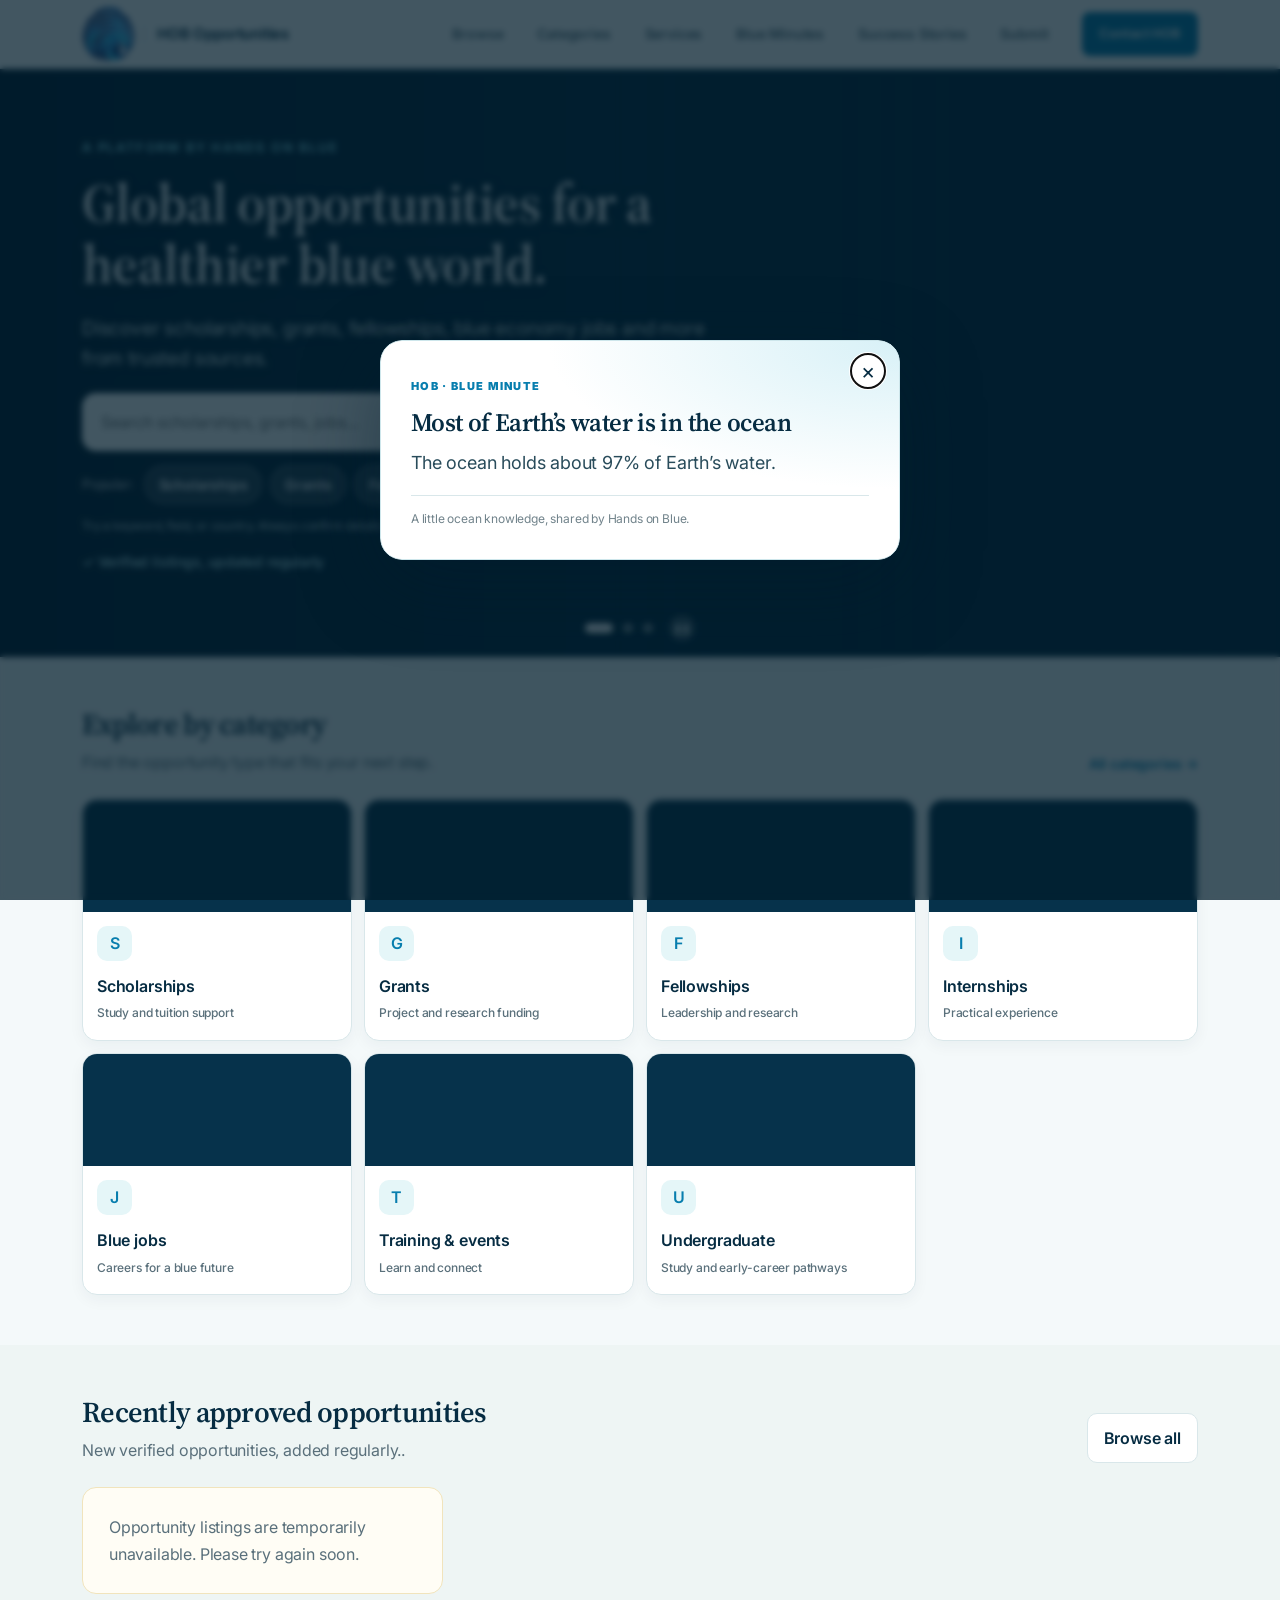
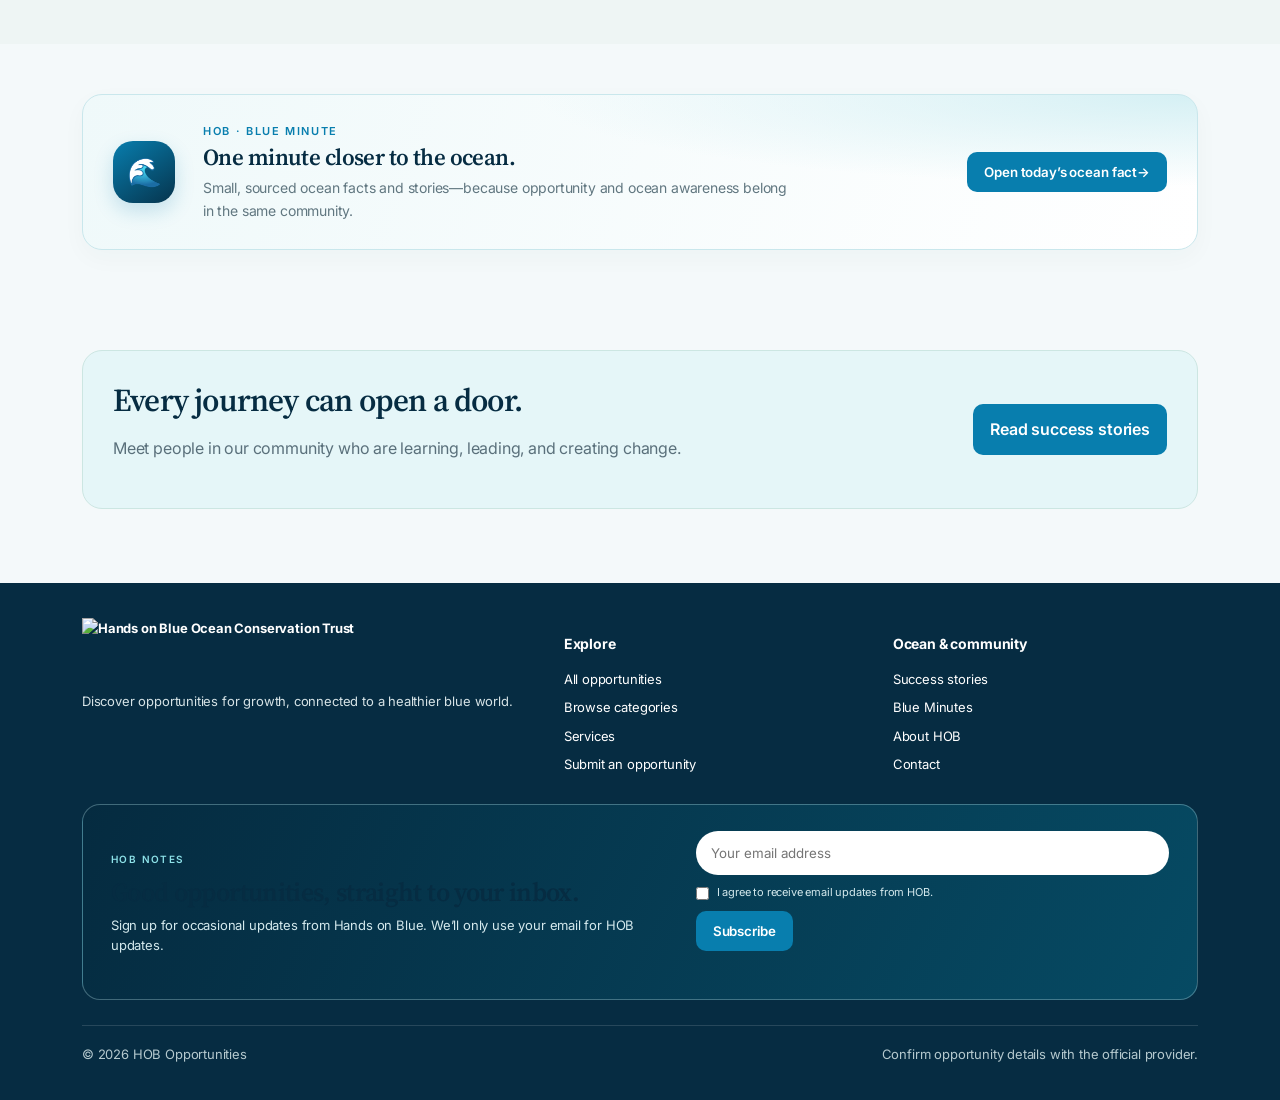
==== commit 3e015cfd: "Update index.html" ====
--- a/index.html
+++ b/index.html
@@ -59,7 +59,7 @@
           <a href="/category/?name=Blue%20Jobs">Blue jobs</a>
         </div>
         <p class="hero-note">Try a keyword, field, or country. Always confirm details with the official provider.</p>
-        <div class="hero-trust" id="heroTrust">✓ Each listing is checked against the official provider</div>
+        <div class="hero-trust" id="heroTrust">✓ Verified listings, updated regularly</div>
       </div>
     </div>
   </section>
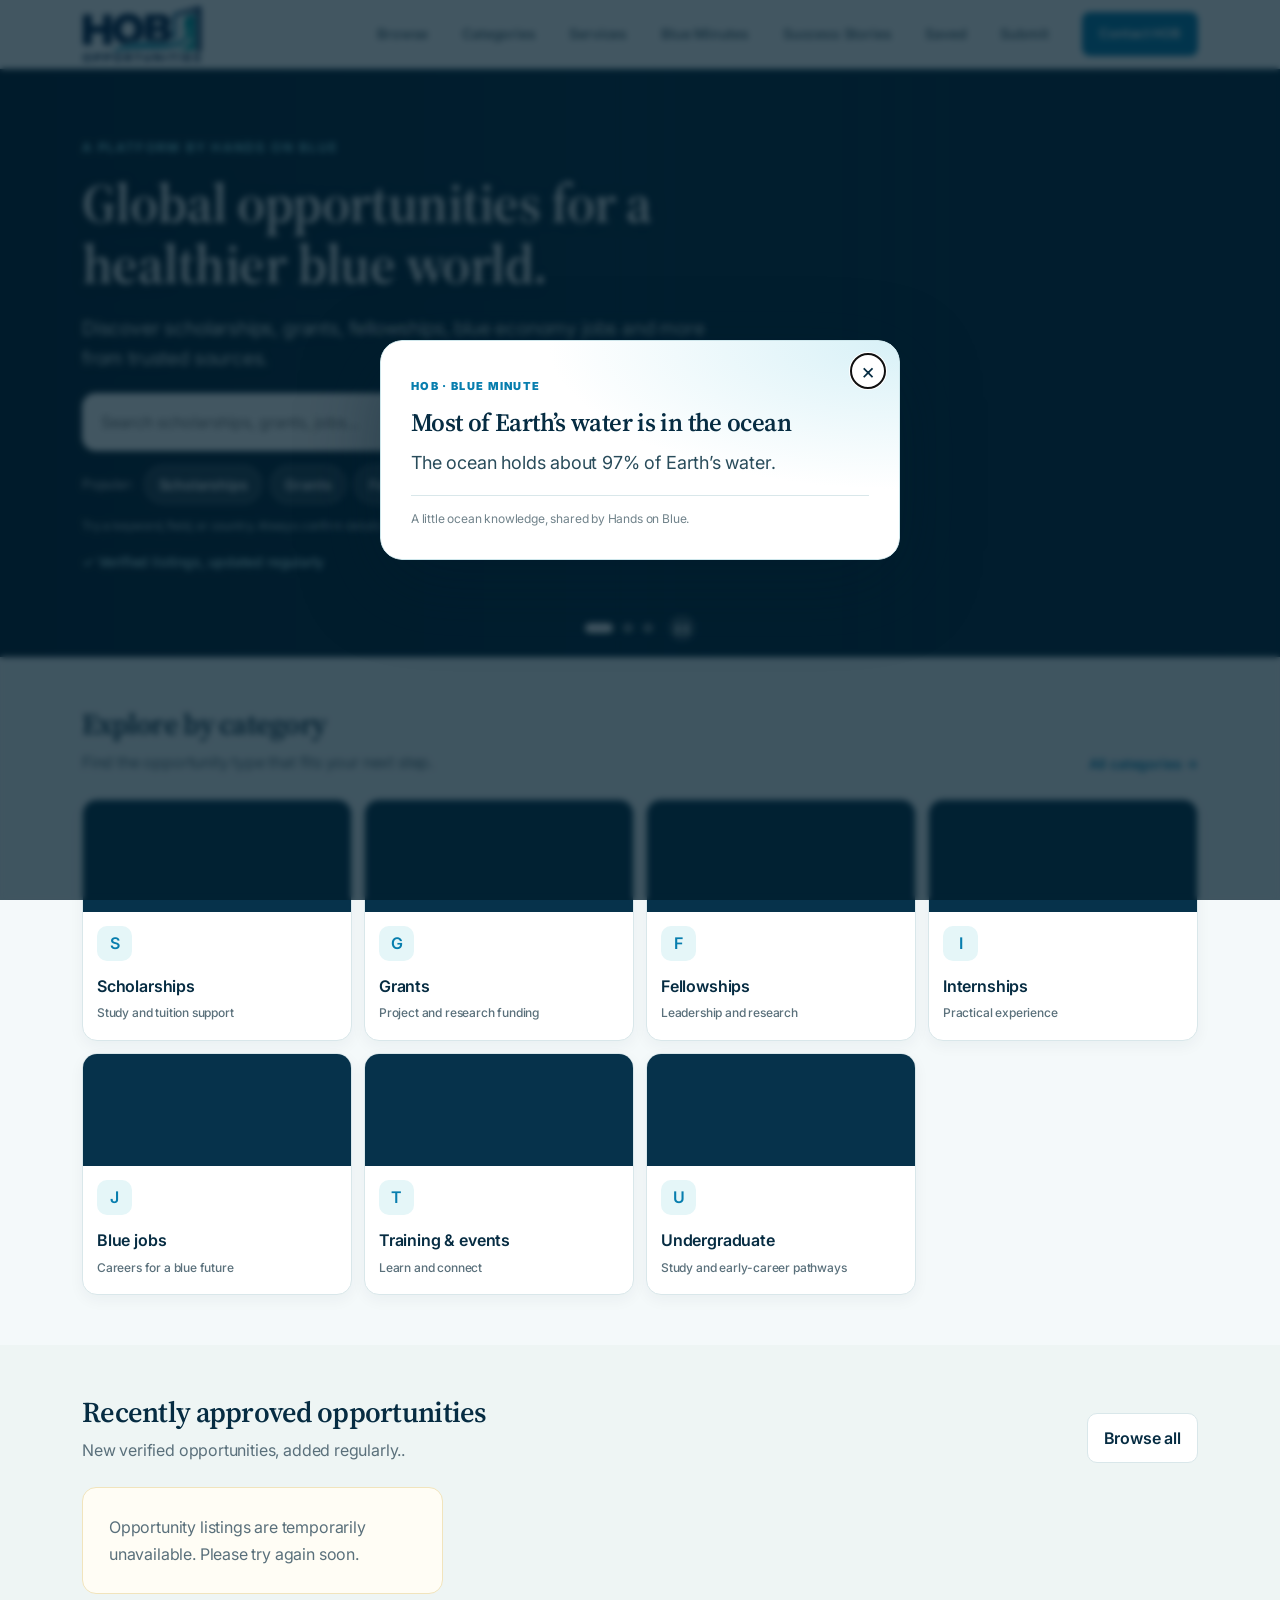
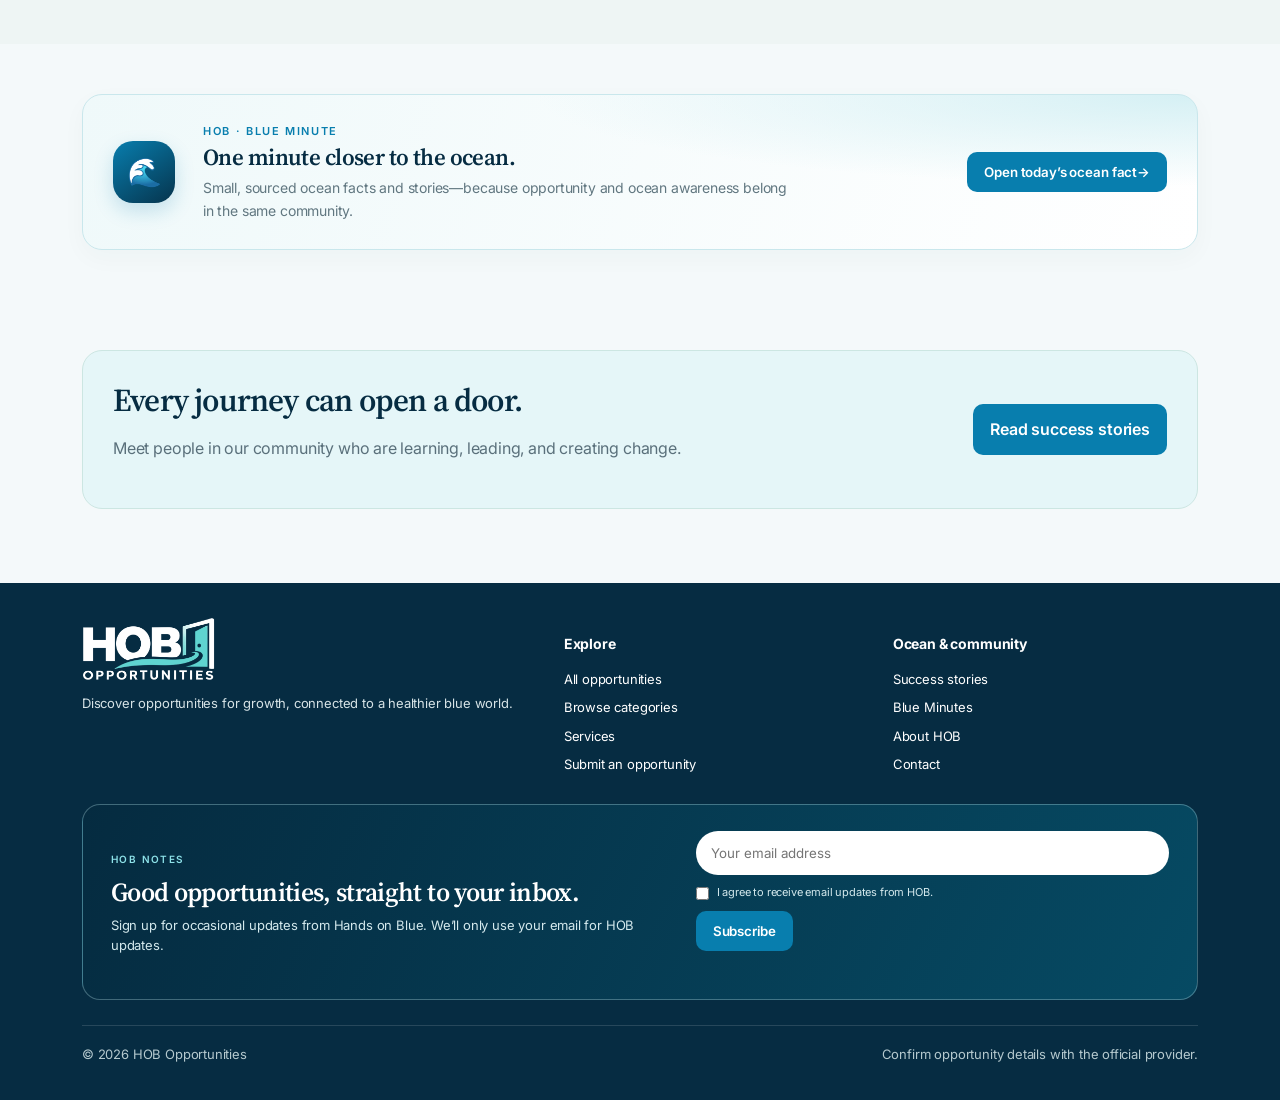
==== commit b0bc2772: "logo" ====
--- a/index.html
+++ b/index.html
@@ -15,15 +15,15 @@
 <link rel="preconnect" href="https://fonts.googleapis.com">
 <link rel="preconnect" href="https://fonts.gstatic.com" crossorigin>
 <link href="https://fonts.googleapis.com/css2?family=Inter:wght@400;500;600;700&family=Source+Serif+4:opsz,wght@8..60,500;8..60,600&display=swap" rel="stylesheet">
-<link rel="stylesheet" href="/assets/site.css?v=20261102-logo1">
+<link rel="stylesheet" href="/assets/site.css?v=20261113-logo">
 <link rel="icon" href="/favicon.svg" type="image/svg+xml">
-<link rel="stylesheet" href="/assets/launch.css?v=20261102-logo1">
+<link rel="stylesheet" href="/assets/launch.css?v=20261113-logo">
 </head>
 <body>
 <header class="site-header">
   <div class="wrap nav">
     <a class="brand" href="/">
-     <img class="brand-logo" src="/assets/hob-logo-emblem.png?v=20261102-logo1" alt="Hands on Blue logo">
+     <img class="brand-logo" src="/assets/hob-logo-emblem.png?v=20261113-logo" alt="Hands on Blue logo">
       <span> HOB Opportunities</span>
     </a>
     <button class="menu-toggle" id="menuToggle" aria-expanded="false" aria-controls="navLinks">Menu</button>
@@ -127,7 +127,7 @@
     <div class="footer-grid">
       <div>
         <a class="brand" href="/" style="color:white">
-          <img class="brand-logo" src="/assets/hob-logo-approved.png?v=20261102-logo1" alt="Hands on Blue">
+          <img class="brand-logo" src="/assets/hob-logo-approved.png?v=20261113-logo" alt="Hands on Blue">
           <span>Opportunities</span>
         </a>
         <p>Discover scholarships, grants, fellowships, internships, jobs, training and other opportunities. A platform by Hands on Blue Ocean Conservation Trust.</p>
@@ -147,7 +147,7 @@
           <a href="/about/">About HOB Opportunities</a>
           <a href="/contact/">Contact</a>
           <a href="/privacy/">Privacy notice</a>
-          <a href="/admin/">Publishing & administration</a>
+          
           <a href="https://handsonblue.org" target="_blank" rel="noopener">Hands on Blue ↗</a>
         </div>
       </div>
@@ -158,7 +158,7 @@
     </div>
   </div>
 </footer>
-<script src="/assets/config.js?v=20261102-logo1"></script>
-<script src="/assets/site.js?v=20261102-logo1" defer></script>
+<script src="/assets/config.js?v=20261113-logo"></script>
+<script src="/assets/site.js?v=20261113-logo" defer></script>
 </body>
 </html>
--- a/assets/launch.css
+++ b/assets/launch.css
@@ -1,5 +1,5 @@
 :root{--navy:#062c42;--teal:#087eae;--mint:#e5f6f8;--ink:#142d3a;--muted:#5a707b;--paper:#f4f9fa;--line:#d9e7ea}
-.nav{min-height:68px}.brand{gap:9px}.brand-logo{display:block;height:54px;width:auto;object-fit:contain;border-radius:0;box-shadow:none;background:none}.site-footer .brand-logo{height:60px;width:auto}.brand>span{font-size:15px;font-weight:600;line-height:1.2;white-space:nowrap;padding-left:12px;border-left:1px solid #cfe0e4}.site-footer .brand>span{border-left-color:#ffffff40}.nav-links{gap:14px}.nav-links a[aria-current=page]{color:#087eae;font-weight:800}
+.nav{min-height:68px}.brand{gap:9px}.brand-logo{display:block;height:56px;width:auto;object-fit:contain;border-radius:0;box-shadow:none;background:none}.site-footer .brand-logo{height:62px;width:auto}.brand>span{font-size:15px;font-weight:600;line-height:1.2;white-space:nowrap;padding-left:12px;border-left:1px solid #cfe0e4}.site-footer .brand>span{border-left-color:#ffffff40}.nav-links{gap:14px}.nav-links a[aria-current=page]{color:#087eae;font-weight:800}
 .hero{position:relative;isolation:isolate;overflow:hidden;background:#062b42;padding:70px 0 64px}.hero:before{content:"";position:absolute;z-index:0;inset:0;background-image:linear-gradient(90deg,#031d30f2 0%,#052a40d9 46%,#03243c50 100%),url('/assets/ocean-opportunities-sprite.png?v=20261026-a');background-size:auto,500% 200%;background-position:center,0% 0%;background-repeat:no-repeat}.hero>.wrap{position:relative;z-index:1}.hero-grid{grid-template-columns:minmax(0,1.25fr) minmax(220px,.55fr);gap:34px}.hero h1{max-width:700px;font-family:Georgia,'Times New Roman',serif;font-size:clamp(44px,6.2vw,76px);font-weight:500;letter-spacing:-.04em}.hero p{max-width:650px}.hero .eyebrow{color:#89e3ea}.hero .btn{background:#087eae}.hero-visual{border-color:#c8edf044;background:#06283d55;backdrop-filter:blur(4px)}.visual-orb{height:185px;background-image:linear-gradient(#022a3c12,#022a3c12),url('/assets/ocean-opportunities-sprite.png?v=20261026-a');background-size:auto,500% 200%;background-position:center,100% 0%;background-repeat:no-repeat}.visual-stats div{background:#001c2d8a}.hero-note{max-width:620px}
 .ocean-photo{background-image:url('/assets/ocean-opportunities-sprite.png?v=20261026-a');background-size:500% 200%;background-repeat:no-repeat;background-color:#06324b;background-position:center center}
 .scene-0{background-position:0% 0%}.scene-1{background-position:25% 0%}.scene-2{background-position:50% 0%}.scene-3{background-position:75% 0%}.scene-4{background-position:100% 0%}.scene-5{background-position:0% 100%}.scene-6{background-position:25% 100%}.scene-7{background-position:50% 100%}.scene-8{background-position:75% 100%}.scene-9{background-position:100% 100%}
@@ -204,11 +204,11 @@
 
   /* Brand */
   .brand-logo {
-    height: 34px;
+    height: 38px;
     width: auto;
   }
   .site-footer .brand-logo {
-    height: 44px;
+    height: 48px;
     width: auto;
   }
 
@@ -349,7 +349,7 @@
 
 /* ===== Category tile images (replace the sprite crops) ===== */
 .categories .category-card.category-card[href*="scholar" i]:before {
-  background-image: url('https://plus.unsplash.com/premium_photo-1714397546754-3c1ef1be26e9?w=500&auto=format&fit=crop&q=60&ixlib=rb-4.1.0&ixid=NHwxMjA3fDA%3D');
+  background-image: url('https://images.unsplash.com/photo-1623461487986-9400110de28e?w=600&auto=format&fit=crop&q=60');
   background-size: cover; background-position: center; background-repeat: no-repeat; background-color: #06324b;
 }
 .categories .category-card.category-card[href*="grant" i]:before {
@@ -369,7 +369,7 @@
   background-size: cover; background-position: center; background-repeat: no-repeat; background-color: #06324b;
 }
 .categories .category-card.category-card[href*="undergrad" i]:before {
-  background-image: url('https://plus.unsplash.com/premium_photo-1683887034552-4635692bb57c?w=500&auto=format&fit=crop&q=60&ixlib=rb-4.1.0&ixid=NHwxMjA3fDA%3D');
+  background-image: url('https://images.unsplash.com/photo-1773332611476-6ec2ba68049f?w=600&auto=format&fit=crop&q=60');
   background-size: cover; background-position: center; background-repeat: no-repeat; background-color: #06324b;
 }
 .categories .category-card.category-card[href*="train" i]:before {
@@ -448,7 +448,7 @@
   background-position: center !important;
   background-repeat: no-repeat !important;
   opacity: 1 !important;
-  background-image: linear-gradient(rgba(8,30,50,.55), rgba(8,30,50,.55)), url('https://media.istockphoto.com/id/2231439917/photo/a-beautiful-aquarium-fish-nature-background.webp?a=1&b=1&s=612x612&w=0&k=20&c=hWOWPtcL77OddPm1guXDjoL7j62kwDW0lN08sGEKgO4=') !important;
+  background-image: linear-gradient(rgba(8,30,50,.55), rgba(8,30,50,.55)), url('https://images.unsplash.com/photo-1518837695005-2083093ee35b?w=1920&auto=format&fit=crop&q=70') !important;
 }
 [data-page="contact"] .page-hero .wrap {
   position: relative;
@@ -556,3 +556,20 @@
 
 /* spam trap field: invisible to people */
 .hp { position: absolute !important; left: -9999px !important; width: 1px; height: 1px; opacity: 0; pointer-events: none; }
+
+/* newsletter heading was dark-on-dark in the footer */
+.newsletter-signup h2,
+.site-footer .newsletter-signup h2 { color: #fff; }
+
+/* ===== Logo words as live text next to the swirl (no extra image files) ===== */
+.brand > .brand-words { display: flex; flex-direction: column; gap: 5px; padding-left: 0; border-left: 0; line-height: 1; font-size: inherit; }
+.brand-words b { font-size: 19px; font-weight: 700; letter-spacing: .02em; color: #0b2a6b; }
+.brand-words b i { font-style: normal; color: #0a84d6; }
+.brand-words small { font-size: 8.5px; font-weight: 600; letter-spacing: .22em; text-transform: uppercase; color: #0b2a6b; }
+.site-footer .brand-words b { color: #fff; }
+.site-footer .brand-words b i { color: #6dcdf7; }
+.site-footer .brand-words small { color: #cde4f2; }
+@media (max-width: 480px) {
+  .brand-words b { font-size: 16px; }
+  .site-header .brand-words small { display: none; }
+}
